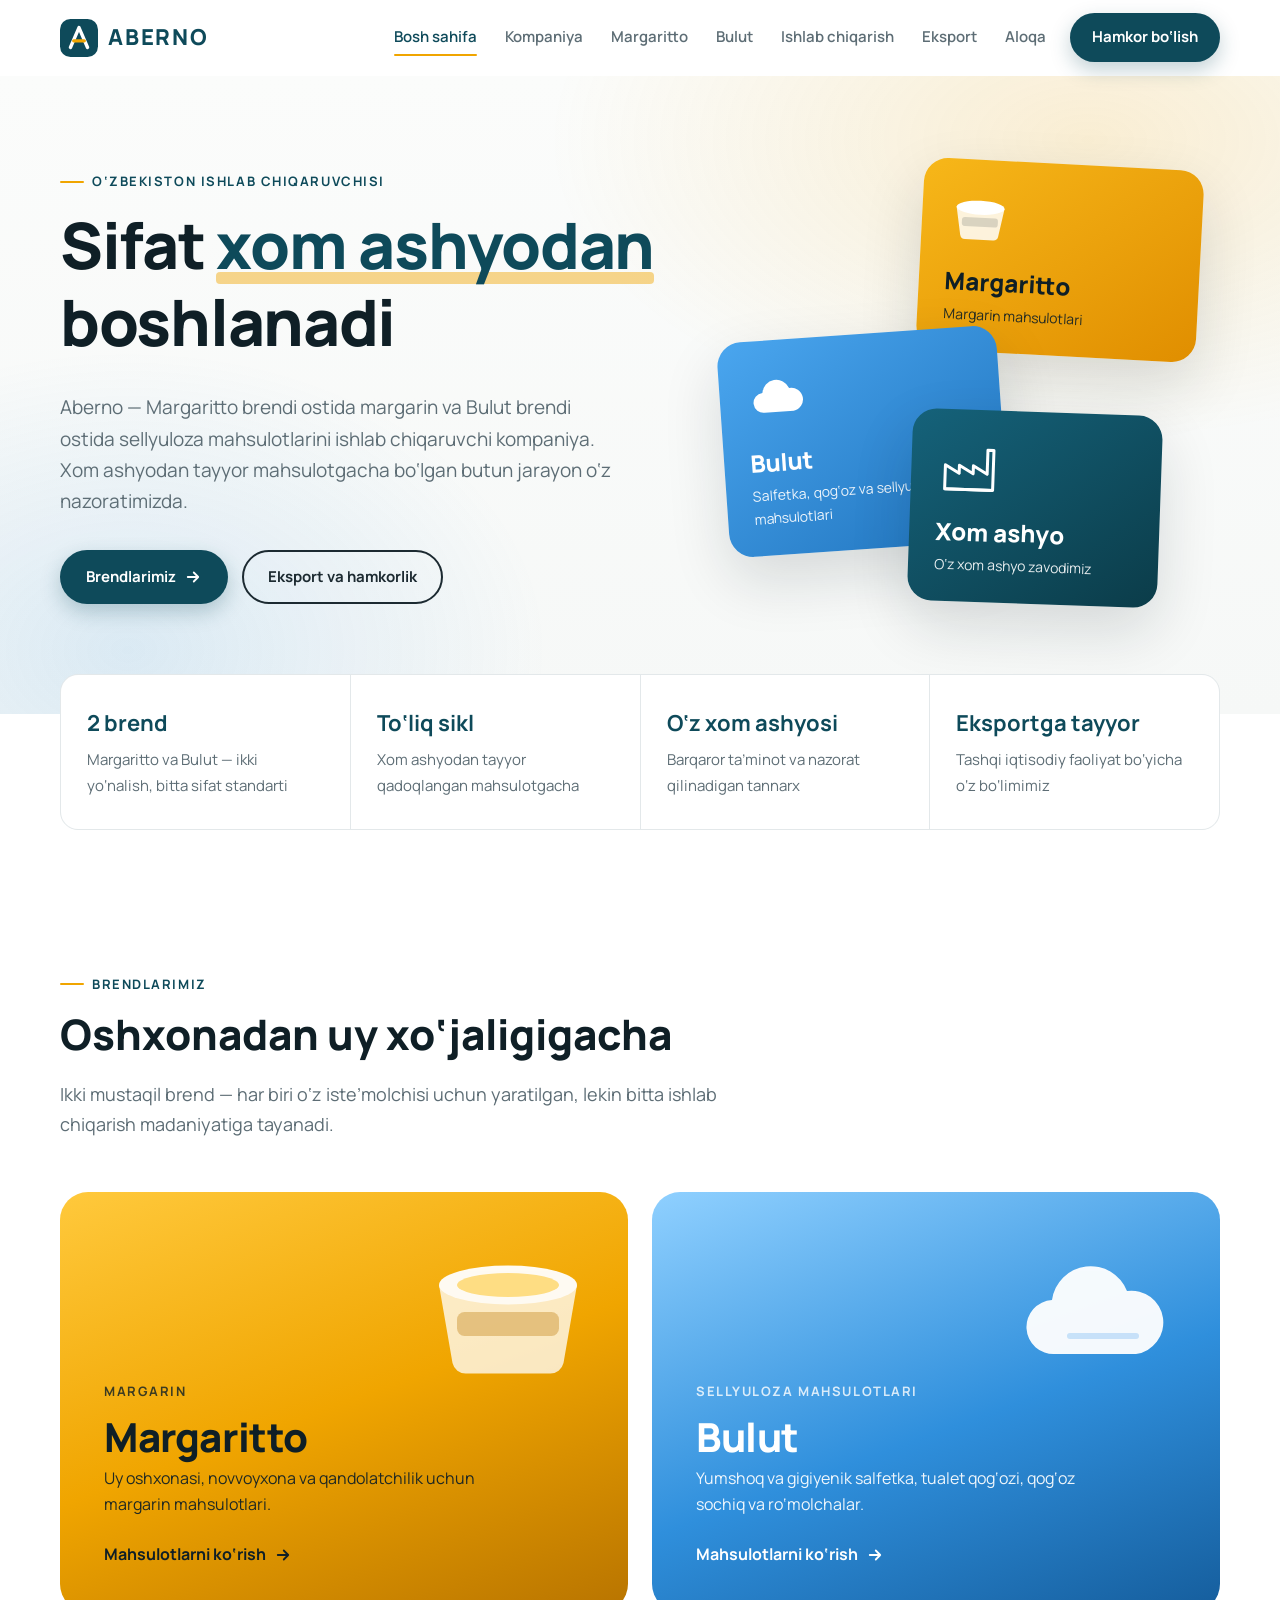
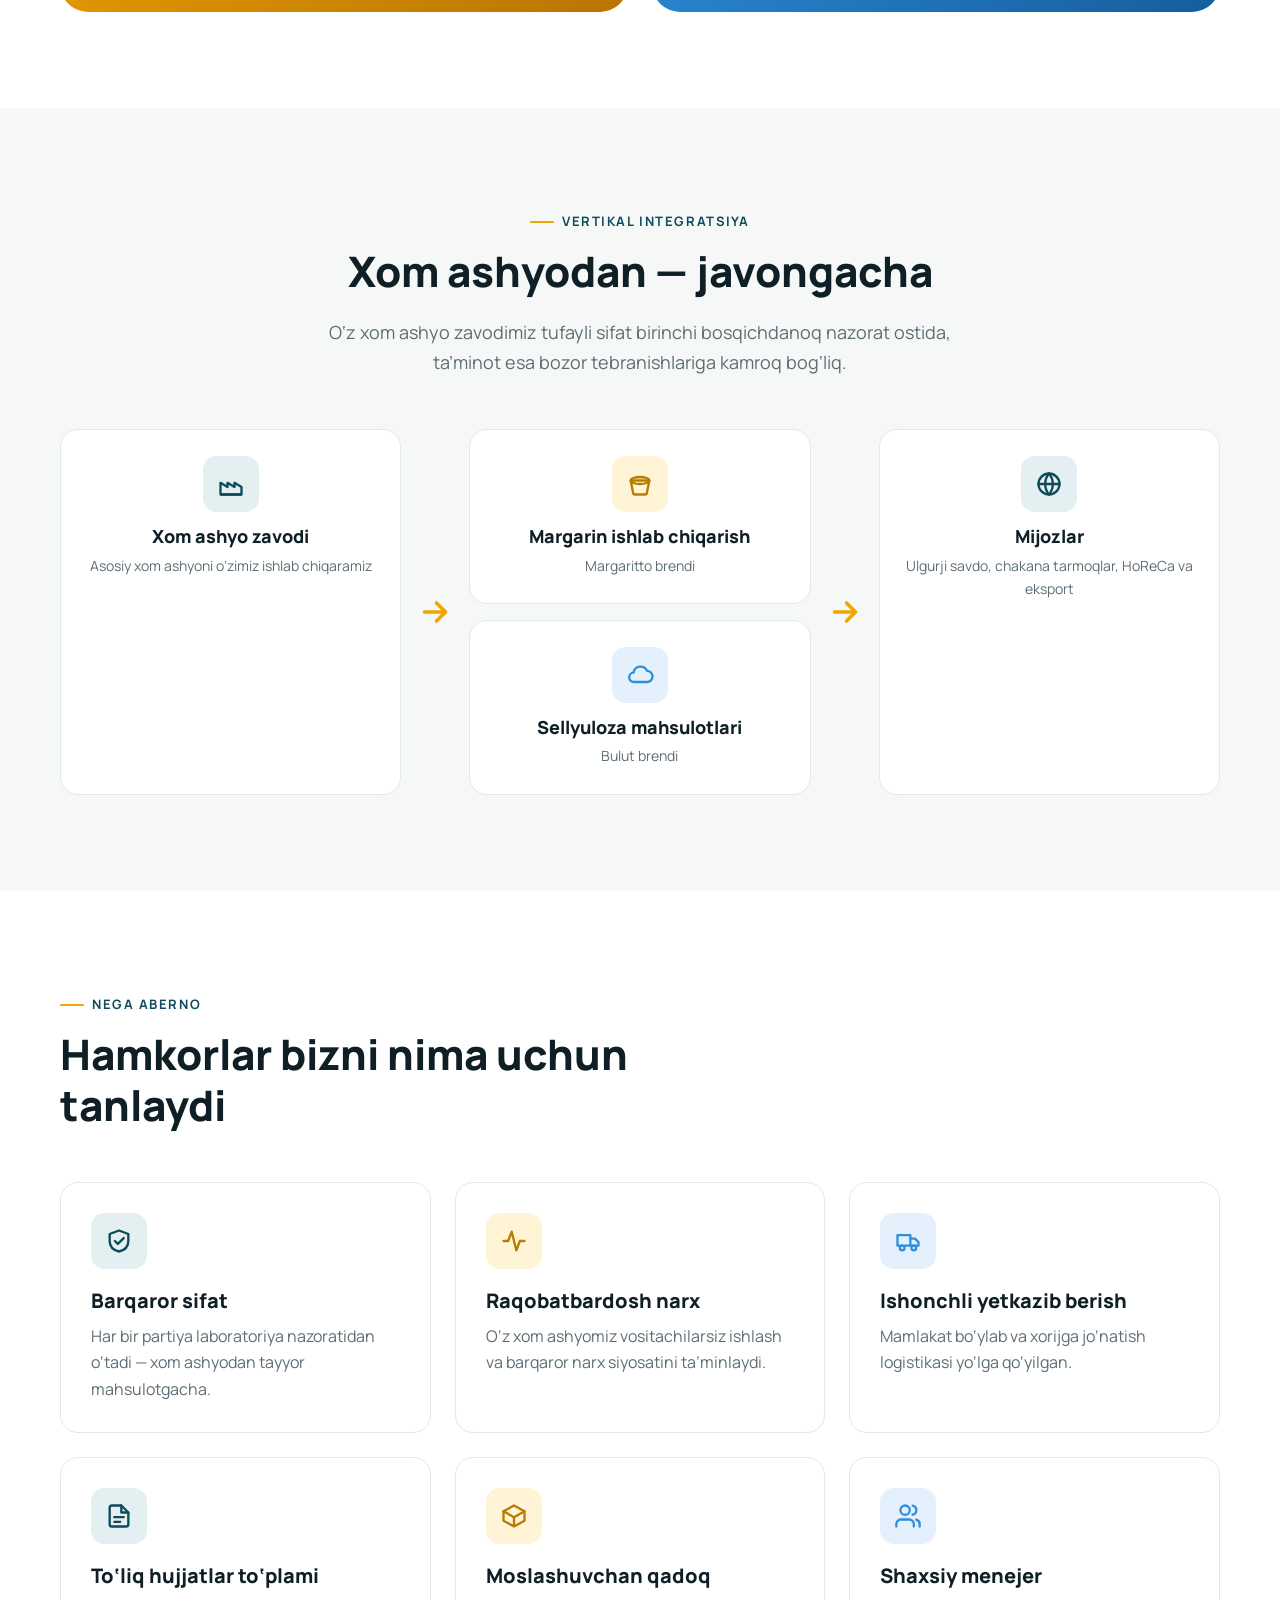
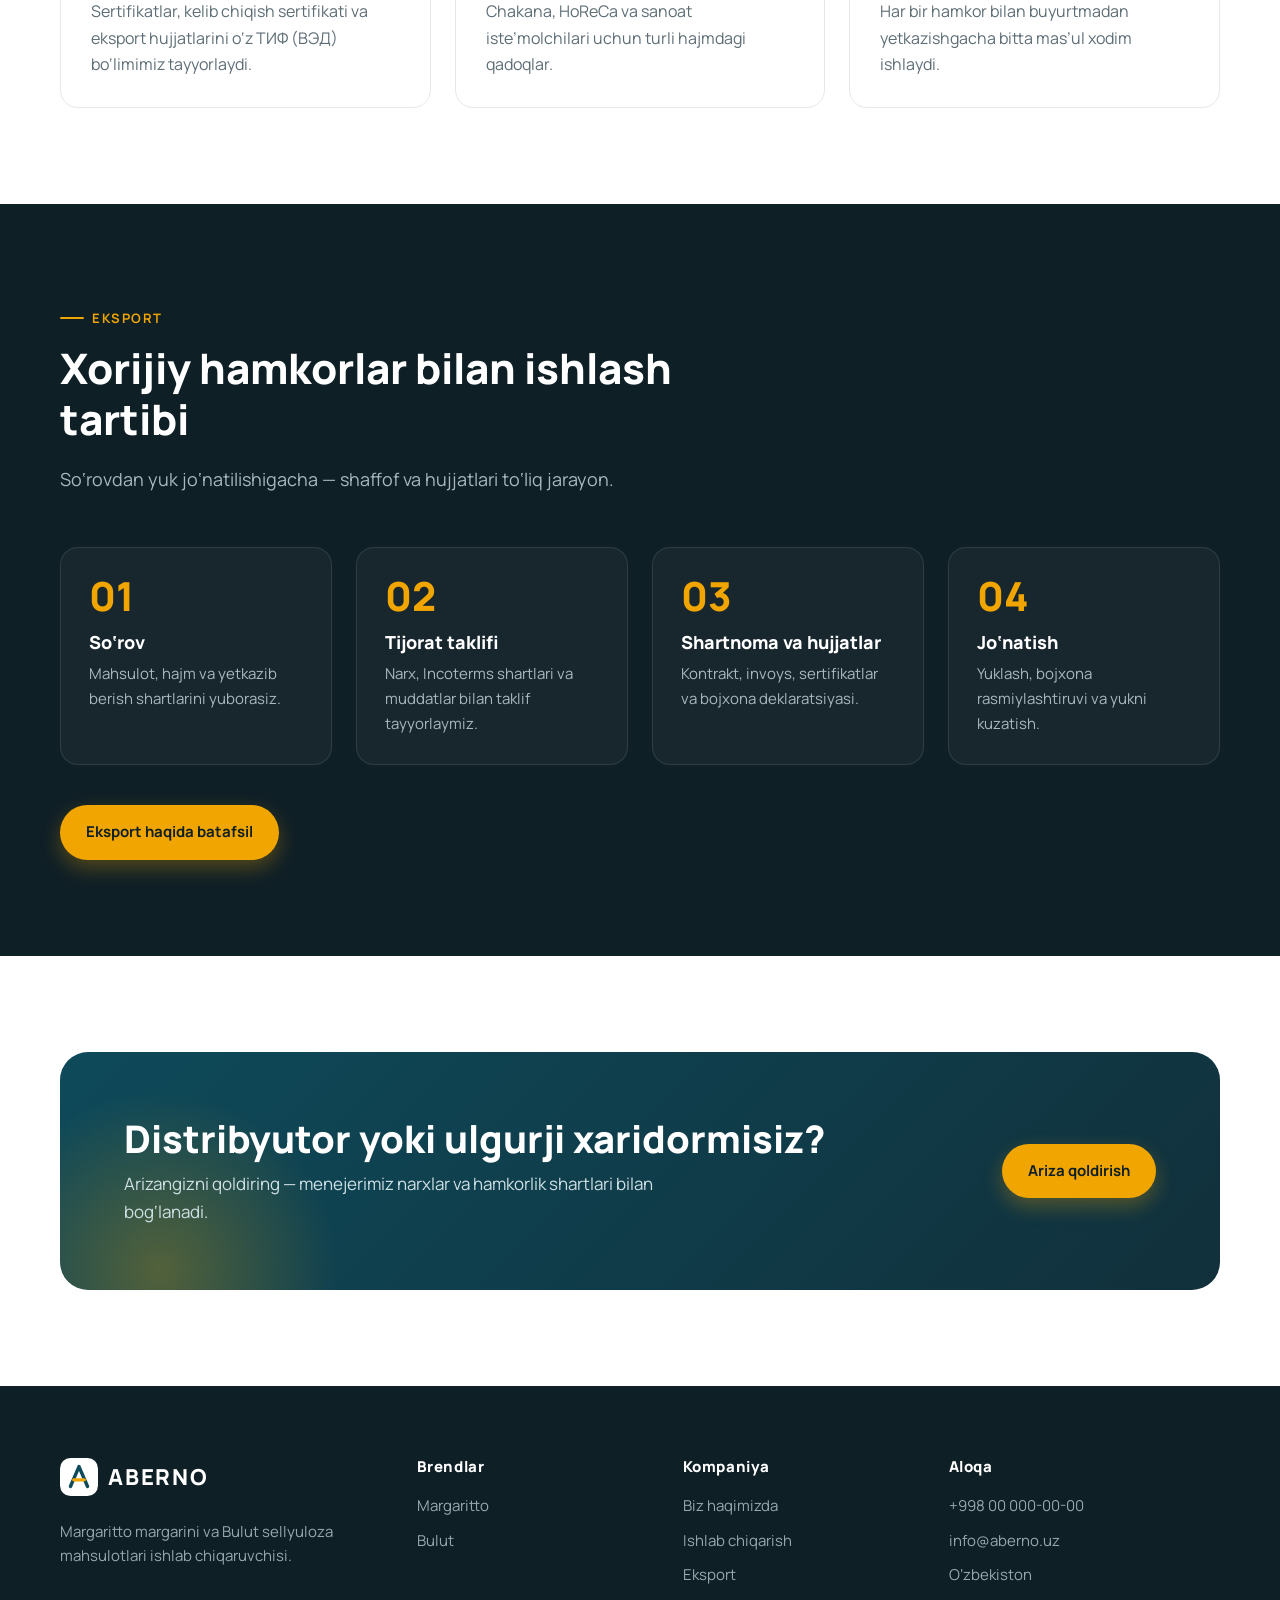
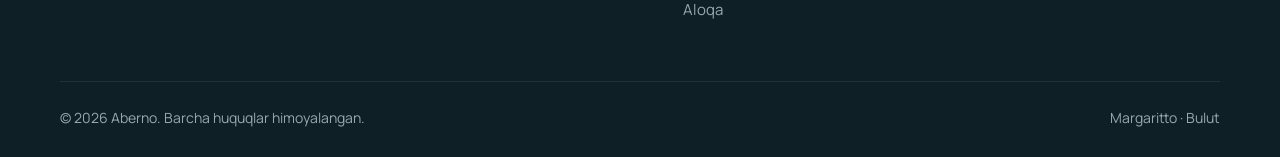
==== index.html @ 73e02a12 "Aberno sayti: dastlabki versiya" ====
<!DOCTYPE html>
<html lang="uz">
<head>
  <meta charset="UTF-8">
  <meta name="viewport" content="width=device-width, initial-scale=1.0">
  <title>Aberno — Margaritto margarini va Bulut sellyuloza mahsulotlari</title>
  <meta name="description" content="Aberno — Margaritto brendi ostida margarin va Bulut brendi ostida salfetka, tualet qog‘ozi kabi sellyuloza mahsulotlari ishlab chiqaruvchi O‘zbekiston kompaniyasi. O‘z xom ashyo zavodi.">
  <link rel="icon" href="img/favicon.svg" type="image/svg+xml">
  <link rel="preconnect" href="https://fonts.googleapis.com">
  <link rel="preconnect" href="https://fonts.gstatic.com" crossorigin>
  <link href="https://fonts.googleapis.com/css2?family=Manrope:wght@400;500;600;700;800&display=swap" rel="stylesheet">
  <link rel="stylesheet" href="css/style.css">
</head>
<body>
  <a class="skip-link" href="#main">Asosiy mazmunga o‘tish</a>

  <header class="header">
    <div class="container header__inner">
      <a href="index.html" class="logo" aria-label="Aberno — bosh sahifa">
        <svg class="logo__mark" viewBox="0 0 40 40" aria-hidden="true"><rect width="40" height="40" rx="11" fill="#0e4a5a"/><path d="M11 30 20 9l9 21" fill="none" stroke="#fff" stroke-width="3.6" stroke-linecap="round" stroke-linejoin="round"/><path d="M14.5 23h11" stroke="#f0a500" stroke-width="3.6" stroke-linecap="round"/></svg>
        ABERNO
      </a>
      <nav class="nav" aria-label="Asosiy menyu">
        <a href="index.html" class="nav__link">Bosh sahifa</a>
        <a href="about.html" class="nav__link">Kompaniya</a>
        <a href="margaritto.html" class="nav__link">Margaritto</a>
        <a href="bulut.html" class="nav__link">Bulut</a>
        <a href="production.html" class="nav__link">Ishlab chiqarish</a>
        <a href="export.html" class="nav__link">Eksport</a>
        <a href="contact.html" class="nav__link">Aloqa</a>
        <a href="contact.html?topic=partner" class="btn btn--primary header__cta">Hamkor bo‘lish</a>
      </nav>
      <button class="burger" type="button" aria-label="Menyuni ochish" aria-expanded="false"><span></span></button>
    </div>
  </header>

  <main id="main">
    <!-- HERO -->
    <section class="hero">
      <div class="container hero__inner">
        <div class="reveal">
          <span class="eyebrow">O‘zbekiston ishlab chiqaruvchisi</span>
          <h1>Sifat <em>xom ashyodan</em> boshlanadi</h1>
          <p class="hero__lead">Aberno — Margaritto brendi ostida margarin va Bulut brendi ostida sellyuloza mahsulotlarini ishlab chiqaruvchi kompaniya. Xom ashyodan tayyor mahsulotgacha bo‘lgan butun jarayon o‘z nazoratimizda.</p>
          <div class="hero__actions">
            <a href="#brands" class="btn btn--primary">Brendlarimiz
              <svg viewBox="0 0 24 24" fill="none" stroke="currentColor" stroke-width="2.4" stroke-linecap="round" stroke-linejoin="round"><path d="M5 12h14M13 6l6 6-6 6"/></svg>
            </a>
            <a href="export.html" class="btn btn--ghost">Eksport va hamkorlik</a>
          </div>
        </div>

        <div class="hero__visual reveal" aria-hidden="true">
          <a href="margaritto.html" class="hero-card hero-card--gold">
            <svg viewBox="0 0 64 64"><ellipse cx="32" cy="22" rx="24" ry="7" fill="#fff"/><path d="M8 22h48l-5 28a5 5 0 0 1-5 4H18a5 5 0 0 1-5-4z" fill="#fff" opacity=".85"/><rect x="14" y="32" width="36" height="9" rx="3" fill="#0f1f26" opacity=".15"/></svg>
            <h3>Margaritto</h3>
            <p>Margarin mahsulotlari</p>
          </a>
          <a href="bulut.html" class="hero-card hero-card--sky">
            <svg viewBox="0 0 64 64"><path d="M18 46a10 10 0 0 1-1-20 14 14 0 0 1 27-3 11 11 0 0 1 3 23z" fill="#fff"/></svg>
            <h3>Bulut</h3>
            <p>Salfetka, qog‘oz va sellyuloza mahsulotlari</p>
          </a>
          <a href="production.html" class="hero-card hero-card--green">
            <svg viewBox="0 0 64 64" fill="none" stroke="#fff" stroke-width="3" stroke-linejoin="round"><path d="M8 54V30l14 8v-8l14 8v-8l14 8V14h6v40z"/><path d="M8 54h48"/></svg>
            <h3>Xom ashyo</h3>
            <p>O‘z xom ashyo zavodimiz</p>
          </a>
        </div>
      </div>
    </section>

    <!-- AFZALLIKLAR -->
    <section class="section" style="padding-top: 0; margin-top: -40px; position: relative;">
      <div class="container">
        <div class="highlights reveal">
          <div class="highlight"><strong>2 brend</strong><span>Margaritto va Bulut — ikki yo‘nalish, bitta sifat standarti</span></div>
          <div class="highlight"><strong>To‘liq sikl</strong><span>Xom ashyodan tayyor qadoqlangan mahsulotgacha</span></div>
          <div class="highlight"><strong>O‘z xom ashyosi</strong><span>Barqaror ta’minot va nazorat qilinadigan tannarx</span></div>
          <div class="highlight"><strong>Eksportga tayyor</strong><span>Tashqi iqtisodiy faoliyat bo‘yicha o‘z bo‘limimiz</span></div>
        </div>
      </div>
    </section>

    <!-- BRENDLAR -->
    <section class="section" id="brands" style="padding-top: 40px;">
      <div class="container">
        <div class="section-head reveal">
          <span class="eyebrow">Brendlarimiz</span>
          <h2>Oshxonadan uy xo‘jaligigacha</h2>
          <p>Ikki mustaqil brend — har biri o‘z iste’molchisi uchun yaratilgan, lekin bitta ishlab chiqarish madaniyatiga tayanadi.</p>
        </div>

        <div class="grid grid--2">
          <a href="margaritto.html" class="brand-card brand-card--margaritto reveal">
            <svg class="brand-card__art" viewBox="0 0 120 120" aria-hidden="true">
              <ellipse cx="60" cy="42" rx="46" ry="13" fill="#fff"/>
              <path d="M14 42h92l-9 52a9 9 0 0 1-9 7H32a9 9 0 0 1-9-7z" fill="#fff" opacity=".8"/>
              <ellipse cx="60" cy="42" rx="34" ry="8" fill="#ffe08a"/>
              <rect x="26" y="60" width="68" height="16" rx="5" fill="#b87400" opacity=".35"/>
            </svg>
            <span class="brand-card__tag">Margarin</span>
            <h3>Margaritto</h3>
            <p>Uy oshxonasi, novvoyxona va qandolatchilik uchun margarin mahsulotlari.</p>
            <span class="brand-card__link">Mahsulotlarni ko‘rish
              <svg viewBox="0 0 24 24" fill="none" stroke="currentColor" stroke-width="2.4" stroke-linecap="round" stroke-linejoin="round"><path d="M5 12h14M13 6l6 6-6 6"/></svg>
            </span>
          </a>

          <a href="bulut.html" class="brand-card brand-card--bulut reveal">
            <svg class="brand-card__art" viewBox="0 0 120 120" aria-hidden="true">
              <path d="M30 88a18 18 0 0 1-2-36 26 26 0 0 1 50-6 20 20 0 0 1 6 42z" fill="#fff"/>
              <path d="M40 76h44" stroke="#cfe6fb" stroke-width="4" stroke-linecap="round"/>
            </svg>
            <span class="brand-card__tag">Sellyuloza mahsulotlari</span>
            <h3>Bulut</h3>
            <p>Yumshoq va gigiyenik salfetka, tualet qog‘ozi, qog‘oz sochiq va ro‘molchalar.</p>
            <span class="brand-card__link">Mahsulotlarni ko‘rish
              <svg viewBox="0 0 24 24" fill="none" stroke="currentColor" stroke-width="2.4" stroke-linecap="round" stroke-linejoin="round"><path d="M5 12h14M13 6l6 6-6 6"/></svg>
            </span>
          </a>
        </div>
      </div>
    </section>

    <!-- ZANJIR -->
    <section class="section section--tint">
      <div class="container">
        <div class="section-head section-head--center reveal">
          <span class="eyebrow">Vertikal integratsiya</span>
          <h2>Xom ashyodan — javongacha</h2>
          <p>O‘z xom ashyo zavodimiz tufayli sifat birinchi bosqichdanoq nazorat ostida, ta’minot esa bozor tebranishlariga kamroq bog‘liq.</p>
        </div>

        <div class="chain reveal">
          <div class="chain__node">
            <div class="icon-box"><svg viewBox="0 0 24 24" fill="none" stroke="currentColor" stroke-width="2" stroke-linejoin="round"><path d="M3 21V11l6 3.5V11l6 3.5V11l6 3.5V21z"/><path d="M3 21h18"/></svg></div>
            <h3>Xom ashyo zavodi</h3>
            <p>Asosiy xom ashyoni o‘zimiz ishlab chiqaramiz</p>
          </div>
          <div class="chain__arrow" aria-hidden="true"><svg viewBox="0 0 24 24" fill="none" stroke="currentColor" stroke-width="2.4" stroke-linecap="round" stroke-linejoin="round"><path d="M5 12h14M13 6l6 6-6 6"/></svg></div>
          <div class="chain__split">
            <div class="chain__node">
              <div class="icon-box icon-box--gold"><svg viewBox="0 0 24 24" fill="none" stroke="currentColor" stroke-width="2" stroke-linejoin="round"><path d="M4 9h16l-2 10a2 2 0 0 1-2 2H8a2 2 0 0 1-2-2z"/><ellipse cx="12" cy="9" rx="8" ry="3"/></svg></div>
              <h3>Margarin ishlab chiqarish</h3>
              <p>Margaritto brendi</p>
            </div>
            <div class="chain__node">
              <div class="icon-box icon-box--sky"><svg viewBox="0 0 24 24" fill="none" stroke="currentColor" stroke-width="2" stroke-linejoin="round"><path d="M7 18a4 4 0 0 1-.5-8 6 6 0 0 1 11.5-1.5A4.5 4.5 0 0 1 18 18z"/></svg></div>
              <h3>Sellyuloza mahsulotlari</h3>
              <p>Bulut brendi</p>
            </div>
          </div>
          <div class="chain__arrow" aria-hidden="true"><svg viewBox="0 0 24 24" fill="none" stroke="currentColor" stroke-width="2.4" stroke-linecap="round" stroke-linejoin="round"><path d="M5 12h14M13 6l6 6-6 6"/></svg></div>
          <div class="chain__node">
            <div class="icon-box"><svg viewBox="0 0 24 24" fill="none" stroke="currentColor" stroke-width="2" stroke-linecap="round" stroke-linejoin="round"><circle cx="12" cy="12" r="9"/><path d="M3 12h18M12 3a14 14 0 0 1 0 18M12 3a14 14 0 0 0 0 18"/></svg></div>
            <h3>Mijozlar</h3>
            <p>Ulgurji savdo, chakana tarmoqlar, HoReCa va eksport</p>
          </div>
        </div>
      </div>
    </section>

    <!-- NEGA ABERNO -->
    <section class="section">
      <div class="container">
        <div class="section-head reveal">
          <span class="eyebrow">Nega Aberno</span>
          <h2>Hamkorlar bizni nima uchun tanlaydi</h2>
        </div>
        <div class="grid grid--3">
          <div class="card reveal">
            <div class="icon-box"><svg viewBox="0 0 24 24" fill="none" stroke="currentColor" stroke-width="2" stroke-linecap="round" stroke-linejoin="round"><path d="M12 3l8 3v6c0 5-3.5 8-8 9-4.5-1-8-4-8-9V6z"/><path d="M8.5 12l2.5 2.5L16 9.5"/></svg></div>
            <h3>Barqaror sifat</h3>
            <p>Har bir partiya laboratoriya nazoratidan o‘tadi — xom ashyodan tayyor mahsulotgacha.</p>
          </div>
          <div class="card reveal">
            <div class="icon-box icon-box--gold"><svg viewBox="0 0 24 24" fill="none" stroke="currentColor" stroke-width="2" stroke-linecap="round" stroke-linejoin="round"><path d="M3 12h4l3-8 4 16 3-8h4"/></svg></div>
            <h3>Raqobatbardosh narx</h3>
            <p>O‘z xom ashyomiz vositachilarsiz ishlash va barqaror narx siyosatini ta’minlaydi.</p>
          </div>
          <div class="card reveal">
            <div class="icon-box icon-box--sky"><svg viewBox="0 0 24 24" fill="none" stroke="currentColor" stroke-width="2" stroke-linecap="round" stroke-linejoin="round"><path d="M3 7h11v9H3zM14 10h4l3 3v3h-7"/><circle cx="7" cy="18" r="2"/><circle cx="17" cy="18" r="2"/></svg></div>
            <h3>Ishonchli yetkazib berish</h3>
            <p>Mamlakat bo‘ylab va xorijga jo‘natish logistikasi yo‘lga qo‘yilgan.</p>
          </div>
          <div class="card reveal">
            <div class="icon-box"><svg viewBox="0 0 24 24" fill="none" stroke="currentColor" stroke-width="2" stroke-linecap="round" stroke-linejoin="round"><path d="M14 3H6a2 2 0 0 0-2 2v14a2 2 0 0 0 2 2h12a2 2 0 0 0 2-2V9z"/><path d="M14 3v6h6M8 13h8M8 17h5"/></svg></div>
            <h3>To‘liq hujjatlar to‘plami</h3>
            <p>Sertifikatlar, kelib chiqish sertifikati va eksport hujjatlarini o‘z ТИФ (ВЭД) bo‘limimiz tayyorlaydi.</p>
          </div>
          <div class="card reveal">
            <div class="icon-box icon-box--gold"><svg viewBox="0 0 24 24" fill="none" stroke="currentColor" stroke-width="2" stroke-linecap="round" stroke-linejoin="round"><path d="M21 8l-9-5-9 5 9 5z"/><path d="M3 8v8l9 5 9-5V8M12 13v8"/></svg></div>
            <h3>Moslashuvchan qadoq</h3>
            <p>Chakana, HoReCa va sanoat iste’molchilari uchun turli hajmdagi qadoqlar.</p>
          </div>
          <div class="card reveal">
            <div class="icon-box icon-box--sky"><svg viewBox="0 0 24 24" fill="none" stroke="currentColor" stroke-width="2" stroke-linecap="round" stroke-linejoin="round"><path d="M17 21v-2a4 4 0 0 0-4-4H6a4 4 0 0 0-4 4v2"/><circle cx="9.5" cy="7" r="4"/><path d="M22 21v-2a4 4 0 0 0-3-3.9M16 3.1a4 4 0 0 1 0 7.8"/></svg></div>
            <h3>Shaxsiy menejer</h3>
            <p>Har bir hamkor bilan buyurtmadan yetkazishgacha bitta mas’ul xodim ishlaydi.</p>
          </div>
        </div>
      </div>
    </section>

    <!-- EKSPORT -->
    <section class="section section--dark">
      <div class="container">
        <div class="section-head reveal">
          <span class="eyebrow">Eksport</span>
          <h2>Xorijiy hamkorlar bilan ishlash tartibi</h2>
          <p>So‘rovdan yuk jo‘natilishigacha — shaffof va hujjatlari to‘liq jarayon.</p>
        </div>
        <div class="steps">
          <div class="step reveal"><h3>So‘rov</h3><p>Mahsulot, hajm va yetkazib berish shartlarini yuborasiz.</p></div>
          <div class="step reveal"><h3>Tijorat taklifi</h3><p>Narx, Incoterms shartlari va muddatlar bilan taklif tayyorlaymiz.</p></div>
          <div class="step reveal"><h3>Shartnoma va hujjatlar</h3><p>Kontrakt, invoys, sertifikatlar va bojxona deklaratsiyasi.</p></div>
          <div class="step reveal"><h3>Jo‘natish</h3><p>Yuklash, bojxona rasmiylashtiruvi va yukni kuzatish.</p></div>
        </div>
        <div style="margin-top: 40px;" class="reveal">
          <a href="export.html" class="btn btn--gold">Eksport haqida batafsil</a>
        </div>
      </div>
    </section>

    <!-- CTA -->
    <section class="section">
      <div class="container">
        <div class="cta reveal">
          <div>
            <h2>Distribyutor yoki ulgurji xaridormisiz?</h2>
            <p>Arizangizni qoldiring — menejerimiz narxlar va hamkorlik shartlari bilan bog‘lanadi.</p>
          </div>
          <div class="cta__actions">
            <a href="contact.html?topic=partner" class="btn btn--gold">Ariza qoldirish</a>
          </div>
        </div>
      </div>
    </section>
  </main>

  <footer class="footer">
    <div class="container">
      <div class="footer__grid">
        <div class="footer__about">
          <a href="index.html" class="logo logo--light">
            <svg class="logo__mark" viewBox="0 0 40 40" aria-hidden="true"><rect width="40" height="40" rx="11" fill="#fff"/><path d="M11 30 20 9l9 21" fill="none" stroke="#0e4a5a" stroke-width="3.6" stroke-linecap="round" stroke-linejoin="round"/><path d="M14.5 23h11" stroke="#f0a500" stroke-width="3.6" stroke-linecap="round"/></svg>
            ABERNO
          </a>
          <p>Margaritto margarini va Bulut sellyuloza mahsulotlari ishlab chiqaruvchisi.</p>
        </div>
        <div>
          <h4>Brendlar</h4>
          <ul>
            <li><a href="margaritto.html">Margaritto</a></li>
            <li><a href="bulut.html">Bulut</a></li>
          </ul>
        </div>
        <div>
          <h4>Kompaniya</h4>
          <ul>
            <li><a href="about.html">Biz haqimizda</a></li>
            <li><a href="production.html">Ishlab chiqarish</a></li>
            <li><a href="export.html">Eksport</a></li>
            <li><a href="contact.html">Aloqa</a></li>
          </ul>
        </div>
        <div>
          <h4>Aloqa</h4>
          <ul>
            <li><a href="tel:+998000000000">+998 00 000-00-00</a></li>
            <li><a href="mailto:info@aberno.uz">info@aberno.uz</a></li>
            <li>O‘zbekiston</li>
          </ul>
        </div>
      </div>
      <div class="footer__bottom">
        <span>© <span data-year>2026</span> Aberno. Barcha huquqlar himoyalangan.</span>
        <span>Margaritto · Bulut</span>
      </div>
    </div>
  </footer>

  <button class="to-top" type="button" aria-label="Yuqoriga qaytish">
    <svg viewBox="0 0 24 24" fill="none" stroke="currentColor" stroke-width="2.4" stroke-linecap="round" stroke-linejoin="round"><path d="M12 19V5M6 11l6-6 6 6"/></svg>
  </button>

  <script src="js/main.js"></script>
</body>
</html>
---- css/style.css ----
/* ==========================================================
   ABERNO — umumiy stil fayli
   ========================================================== */

:root {
  --c-primary: #0e4a5a;
  --c-primary-600: #0b3c49;
  --c-primary-100: #e3eff1;
  --c-gold: #f0a500;
  --c-gold-100: #fff4d6;
  --c-sky: #2f8fdc;
  --c-sky-100: #e4f1fc;
  --c-green: #3e8e5a;
  --c-dark: #0f1f26;
  --c-text: #1c2a31;
  --c-muted: #5d6d75;
  --c-line: #e3e8ea;
  --c-bg: #f6f8f7;
  --c-white: #ffffff;

  --radius: 18px;
  --radius-sm: 10px;
  --shadow: 0 10px 30px rgba(15, 31, 38, .08);
  --shadow-lg: 0 24px 60px rgba(15, 31, 38, .14);
  --container: 1200px;
  --header-h: 76px;
  --ease: cubic-bezier(.2, .7, .2, 1);
}

*,
*::before,
*::after { box-sizing: border-box; }

html { scroll-behavior: smooth; }

body {
  margin: 0;
  font-family: "Manrope", system-ui, -apple-system, "Segoe UI", Roboto, sans-serif;
  font-size: 16px;
  line-height: 1.65;
  color: var(--c-text);
  background: var(--c-white);
  -webkit-font-smoothing: antialiased;
}

img, svg { display: block; max-width: 100%; }
a { color: inherit; text-decoration: none; }
ul { margin: 0; padding: 0; list-style: none; }
h1, h2, h3, h4 { margin: 0 0 .5em; line-height: 1.2; color: var(--c-dark); font-weight: 800; }
p { margin: 0 0 1em; }
button, input, select, textarea { font: inherit; color: inherit; }

.container {
  width: 100%;
  max-width: var(--container);
  margin: 0 auto;
  padding: 0 20px;
}

.skip-link {
  position: absolute; left: -999px; top: 8px;
  background: var(--c-dark); color: #fff; padding: 8px 14px; border-radius: 8px; z-index: 100;
}
.skip-link:focus { left: 8px; }

/* ---------- Tugmalar ---------- */
.btn {
  display: inline-flex; align-items: center; justify-content: center; gap: 8px;
  padding: 13px 24px;
  border-radius: 999px;
  border: 2px solid transparent;
  font-weight: 700; font-size: 15px;
  cursor: pointer;
  transition: transform .2s var(--ease), background .2s, color .2s, border-color .2s, box-shadow .2s;
  white-space: nowrap;
}
.btn:hover { transform: translateY(-2px); }
.btn svg { width: 18px; height: 18px; }
.btn--primary { background: var(--c-primary); color: #fff; box-shadow: 0 8px 20px rgba(14, 74, 90, .25); }
.btn--primary:hover { background: var(--c-primary-600); }
.btn--gold { background: var(--c-gold); color: var(--c-dark); box-shadow: 0 8px 20px rgba(240, 165, 0, .3); }
.btn--sky { background: var(--c-sky); color: #fff; box-shadow: 0 8px 20px rgba(47, 143, 220, .3); }
.btn--ghost { border-color: currentColor; background: transparent; }
.btn--light { background: #fff; color: var(--c-dark); }

/* ---------- Header ---------- */
.header {
  position: sticky; top: 0; z-index: 50;
  height: var(--header-h);
  background: rgba(255, 255, 255, .9);
  backdrop-filter: saturate(160%) blur(12px);
  -webkit-backdrop-filter: saturate(160%) blur(12px);
  border-bottom: 1px solid transparent;
  transition: border-color .3s, box-shadow .3s;
}
.header.is-scrolled { border-color: var(--c-line); box-shadow: 0 4px 20px rgba(15, 31, 38, .05); }
.header__inner { height: 100%; display: flex; align-items: center; justify-content: space-between; gap: 24px; }

.logo { display: inline-flex; align-items: center; gap: 10px; font-weight: 800; font-size: 22px; letter-spacing: .08em; color: var(--c-primary); }
.logo__mark { width: 38px; height: 38px; }
.logo--light { color: #fff; }

.nav { display: flex; align-items: center; gap: 4px; }
.nav__link {
  position: relative;
  padding: 8px 12px;
  font-weight: 600; font-size: 15px;
  color: var(--c-muted);
  border-radius: 8px;
  transition: color .2s, background .2s;
}
.nav__link:hover { color: var(--c-dark); background: var(--c-bg); }
.nav__link.is-active { color: var(--c-primary); }
.nav__link.is-active::after {
  content: ""; position: absolute; left: 12px; right: 12px; bottom: 2px;
  height: 2px; border-radius: 2px; background: var(--c-gold);
}
.header__cta { margin-left: 8px; padding: 10px 20px; }

.burger {
  display: none;
  width: 44px; height: 44px;
  border: 0; border-radius: 10px;
  background: var(--c-bg);
  cursor: pointer;
  position: relative;
}
.burger span,
.burger span::before,
.burger span::after {
  position: absolute; left: 12px; width: 20px; height: 2px; border-radius: 2px; background: var(--c-dark);
  transition: transform .3s var(--ease), top .3s var(--ease), background .2s;
  content: "";
}
.burger span { top: 21px; }
.burger span::before { top: -6px; left: 0; }
.burger span::after { top: 6px; left: 0; }
.burger[aria-expanded="true"] span { background: transparent; }
.burger[aria-expanded="true"] span::before { top: 0; transform: rotate(45deg); }
.burger[aria-expanded="true"] span::after { top: 0; transform: rotate(-45deg); }

/* ---------- Umumiy bo'limlar ---------- */
.section { padding: 96px 0; }
.section--tint { background: var(--c-bg); }
.section--dark { background: var(--c-dark); color: #cfd9dd; }
.section--dark h2, .section--dark h3 { color: #fff; }

.eyebrow {
  display: inline-flex; align-items: center; gap: 8px;
  font-size: 13px; font-weight: 700; letter-spacing: .12em; text-transform: uppercase;
  color: var(--c-primary);
  margin-bottom: 14px;
}
.eyebrow::before { content: ""; width: 24px; height: 2px; background: var(--c-gold); border-radius: 2px; }
.section--dark .eyebrow { color: var(--c-gold); }

.section-head { max-width: 680px; margin-bottom: 52px; }
.section-head--center { margin-left: auto; margin-right: auto; text-align: center; }
.section-head h2 { font-size: clamp(28px, 4vw, 42px); }
.section-head p { font-size: 18px; color: var(--c-muted); }
.section--dark .section-head p { color: #a9b8be; }

.grid { display: grid; gap: 24px; }
.grid--2 { grid-template-columns: repeat(2, 1fr); }
.grid--3 { grid-template-columns: repeat(3, 1fr); }
.grid--4 { grid-template-columns: repeat(4, 1fr); }

.split { display: grid; grid-template-columns: 1fr 1fr; gap: 64px; align-items: center; }
.split--reverse > :first-child { order: 2; }

/* ---------- Hero (bosh sahifa) ---------- */
.hero {
  position: relative; overflow: hidden;
  padding: 88px 0 110px;
  background:
    radial-gradient(900px 500px at 85% 10%, rgba(240, 165, 0, .16), transparent 60%),
    radial-gradient(700px 500px at 10% 90%, rgba(47, 143, 220, .14), transparent 60%),
    linear-gradient(180deg, #fbfcfb 0%, var(--c-bg) 100%);
}
.hero__inner { display: grid; grid-template-columns: 1.1fr .9fr; gap: 56px; align-items: center; }
.hero h1 { font-size: clamp(36px, 5.4vw, 64px); letter-spacing: -.02em; position: relative; z-index: 0; }
.hero h1 em { font-style: normal; color: var(--c-primary); position: relative; }
.hero h1 em::after {
  content: ""; position: absolute; left: 0; right: 0; bottom: .06em; height: .18em;
  background: var(--c-gold); opacity: .45; z-index: -1; border-radius: 4px;
}
.hero__lead { font-size: 19px; color: var(--c-muted); max-width: 560px; margin-bottom: 32px; }
.hero__actions { display: flex; flex-wrap: wrap; gap: 14px; }

.hero__visual { position: relative; min-height: 440px; }
.hero-card {
  position: absolute;
  border-radius: 24px;
  padding: 26px;
  box-shadow: var(--shadow-lg);
  color: #fff;
  width: 280px;
  transition: transform .4s var(--ease);
}
.hero-card:hover { transform: translateY(-6px) rotate(0deg) !important; }
.hero-card h3 { color: #fff; font-size: 24px; margin-bottom: 6px; }
.hero-card p { margin: 0; font-size: 14px; opacity: .9; }
.hero-card svg { width: 64px; height: 64px; margin-bottom: 18px; }
.hero-card--gold { background: linear-gradient(145deg, #f7b719, #e08e00); top: 0; right: 20px; transform: rotate(3deg); color: var(--c-dark); }
.hero-card--gold h3 { color: var(--c-dark); }
.hero-card--sky { background: linear-gradient(145deg, #4aa6ef, #1f73bd); top: 170px; left: 0; transform: rotate(-4deg); }
.hero-card--green { background: linear-gradient(145deg, #15627a, #0b3c49); bottom: 0; right: 60px; width: 250px; transform: rotate(2deg); }

/* ---------- Sahifa sarlavhasi (ichki sahifalar) ---------- */
.page-hero {
  position: relative; overflow: hidden;
  padding: 80px 0 72px;
  background: linear-gradient(135deg, var(--c-primary) 0%, #11303b 100%);
  color: #cfe0e5;
}
.page-hero::after {
  content: ""; position: absolute; right: -120px; top: -120px;
  width: 420px; height: 420px; border-radius: 50%;
  background: radial-gradient(circle, rgba(240, 165, 0, .35), transparent 70%);
}
.page-hero--gold { background: linear-gradient(135deg, #3b2a00 0%, #6b4a00 45%, #c98a00 100%); color: #fbecc5; }
.page-hero--gold::after { background: radial-gradient(circle, rgba(255, 220, 120, .45), transparent 70%); }
.page-hero--sky { background: linear-gradient(135deg, #0d3a63 0%, #1f73bd 60%, #6bb8f2 100%); color: #dcecfa; }
.page-hero--sky::after { background: radial-gradient(circle, rgba(255, 255, 255, .35), transparent 70%); }
.page-hero h1 { color: #fff; font-size: clamp(34px, 5vw, 56px); max-width: 780px; position: relative; z-index: 1; }
.page-hero p { font-size: 19px; max-width: 640px; position: relative; z-index: 1; margin: 0; }
.page-hero .eyebrow { color: var(--c-gold); }
.page-hero--gold .eyebrow { color: #ffe08a; }
.page-hero--sky .eyebrow { color: #fff; }

.breadcrumbs { display: flex; gap: 8px; font-size: 14px; margin-bottom: 18px; opacity: .85; position: relative; z-index: 1; }
.breadcrumbs a:hover { text-decoration: underline; }

/* ---------- Kartalar ---------- */
.card {
  background: #fff;
  border: 1px solid var(--c-line);
  border-radius: var(--radius);
  padding: 30px;
  transition: transform .3s var(--ease), box-shadow .3s, border-color .3s;
}
.card:hover { transform: translateY(-4px); box-shadow: var(--shadow); border-color: transparent; }
.card h3 { font-size: 20px; }
.card p { color: var(--c-muted); margin: 0; }

.icon-box {
  width: 56px; height: 56px; border-radius: 14px;
  display: grid; place-items: center;
  margin-bottom: 20px;
  background: var(--c-primary-100); color: var(--c-primary);
}
.icon-box svg { width: 28px; height: 28px; }
.icon-box--gold { background: var(--c-gold-100); color: #b87c00; }
.icon-box--sky { background: var(--c-sky-100); color: var(--c-sky); }

/* Brend kartalari */
.brand-card {
  position: relative; overflow: hidden;
  border-radius: 28px;
  padding: 44px;
  min-height: 420px;
  display: flex; flex-direction: column; justify-content: flex-end;
  color: #fff;
  transition: transform .4s var(--ease), box-shadow .4s;
}
.brand-card:hover { transform: translateY(-6px); box-shadow: var(--shadow-lg); }
.brand-card--margaritto { background: linear-gradient(160deg, #ffc93c 0%, #f0a500 50%, #b87400 100%); color: var(--c-dark); }
.brand-card--bulut { background: linear-gradient(160deg, #8fd0ff 0%, #2f8fdc 55%, #155d9c 100%); }
.brand-card h3 { font-size: 40px; color: inherit; letter-spacing: -.01em; margin-bottom: 4px; }
.brand-card__tag { font-weight: 700; text-transform: uppercase; letter-spacing: .12em; font-size: 13px; opacity: .8; margin-bottom: 10px; }
.brand-card p { max-width: 400px; opacity: .92; }
.brand-card__art { position: absolute; top: 30px; right: 30px; width: 180px; height: 180px; opacity: .95; transition: transform .6s var(--ease); }
.brand-card:hover .brand-card__art { transform: rotate(-6deg) scale(1.05); }
.brand-card__link { display: inline-flex; align-items: center; gap: 8px; font-weight: 700; margin-top: 8px; }
.brand-card__link svg { width: 18px; height: 18px; transition: transform .2s; }
.brand-card:hover .brand-card__link svg { transform: translateX(4px); }

/* Mahsulot kartalari */
.product {
  background: #fff;
  border: 1px solid var(--c-line);
  border-radius: var(--radius);
  overflow: hidden;
  display: flex; flex-direction: column;
  transition: transform .3s var(--ease), box-shadow .3s;
}
.product:hover { transform: translateY(-4px); box-shadow: var(--shadow); }
.product__visual {
  height: 200px; display: grid; place-items: center;
  background: linear-gradient(160deg, var(--c-gold-100), #ffe6a3);
}
.product__visual svg { width: 110px; height: 110px; }
.product--sky .product__visual { background: linear-gradient(160deg, var(--c-sky-100), #c6e2fa); }
.product__body { padding: 24px; flex: 1; display: flex; flex-direction: column; }
.product__body h3 { font-size: 19px; margin-bottom: 8px; }
.product__body p { color: var(--c-muted); font-size: 15px; }
.product__meta { margin-top: auto; display: flex; flex-wrap: wrap; gap: 6px; }
.chip {
  display: inline-block; padding: 4px 10px; border-radius: 999px;
  font-size: 12px; font-weight: 700;
  background: var(--c-bg); color: var(--c-muted);
}

/* Filtr tugmalari */
.filters { display: flex; flex-wrap: wrap; gap: 10px; margin-bottom: 36px; }
.filter {
  padding: 9px 18px; border-radius: 999px;
  border: 1px solid var(--c-line); background: #fff;
  font-weight: 600; font-size: 14px; cursor: pointer;
  transition: all .2s;
}
.filter:hover { border-color: var(--c-dark); }
.filter.is-active { background: var(--c-dark); border-color: var(--c-dark); color: #fff; }
.product.is-hidden { display: none; }

/* ---------- Ro'yxatlar, jadvallar ---------- */
.check-list li { position: relative; padding-left: 34px; margin-bottom: 14px; }
.check-list li::before {
  content: ""; position: absolute; left: 0; top: 3px;
  width: 22px; height: 22px; border-radius: 50%;
  background: var(--c-primary-100) url("data:image/svg+xml,%3Csvg xmlns='http://www.w3.org/2000/svg' viewBox='0 0 24 24' fill='none' stroke='%230e4a5a' stroke-width='3' stroke-linecap='round' stroke-linejoin='round'%3E%3Cpath d='M5 12l5 5L20 7'/%3E%3C/svg%3E") center/13px no-repeat;
}

.table-wrap { overflow-x: auto; border-radius: var(--radius); border: 1px solid var(--c-line); background: #fff; }
.table { width: 100%; border-collapse: collapse; min-width: 640px; }
.table th, .table td { padding: 16px 20px; text-align: left; border-bottom: 1px solid var(--c-line); vertical-align: top; }
.table th { background: var(--c-bg); font-size: 13px; text-transform: uppercase; letter-spacing: .06em; color: var(--c-muted); }
.table tr:last-child td { border-bottom: 0; }
.table code { font-family: ui-monospace, "Cascadia Code", Consolas, monospace; font-weight: 700; color: var(--c-primary); white-space: nowrap; }

.note {
  display: flex; gap: 12px;
  padding: 16px 20px; margin-top: 20px;
  border-radius: var(--radius-sm);
  background: var(--c-gold-100); color: #6b4a00; font-size: 14px;
}
.note svg { flex: 0 0 20px; width: 20px; height: 20px; margin-top: 2px; }

/* ---------- Jarayon (qadamlar) ---------- */
.steps { counter-reset: step; display: grid; grid-template-columns: repeat(4, 1fr); gap: 24px; }
.step { position: relative; padding: 28px; border-radius: var(--radius); background: rgba(255, 255, 255, .04); border: 1px solid rgba(255, 255, 255, .1); }
.step::before {
  counter-increment: step; content: "0" counter(step);
  display: block; font-size: 40px; font-weight: 800; color: var(--c-gold); line-height: 1; margin-bottom: 16px;
}
.step h3 { font-size: 18px; }
.step p { margin: 0; font-size: 15px; color: #a9b8be; }
.steps--plain .step::before { display: none; }
.section--tint .step, .section:not(.section--dark) .step { background: #fff; border-color: var(--c-line); }
.section:not(.section--dark) .step p { color: var(--c-muted); }

/* ---------- Diagramma: vertikal integratsiya ---------- */
.chain { display: grid; grid-template-columns: 1fr auto 1fr auto 1fr; align-items: center; gap: 16px; }
.chain__node { background: #fff; border-radius: var(--radius); padding: 26px; text-align: center; border: 1px solid var(--c-line); height: 100%; }
.chain__node h3 { font-size: 18px; margin-bottom: 6px; }
.chain__node p { font-size: 14px; color: var(--c-muted); margin: 0; }
.chain__node .icon-box { margin: 0 auto 14px; }
.chain__arrow { color: var(--c-gold); }
.chain__arrow svg { width: 36px; height: 36px; }
.chain__split { display: grid; gap: 16px; }

/* ---------- Afzalliklar (raqamsiz) ---------- */
.highlights { display: grid; grid-template-columns: repeat(4, 1fr); gap: 1px; background: var(--c-line); border-radius: var(--radius); overflow: hidden; border: 1px solid var(--c-line); }
.highlight { background: #fff; padding: 30px 26px; }
.highlight strong { display: block; font-size: 22px; color: var(--c-primary); margin-bottom: 4px; }
.highlight span { color: var(--c-muted); font-size: 15px; }

/* ---------- CTA ---------- */
.cta {
  position: relative; overflow: hidden;
  border-radius: 28px;
  padding: 64px;
  background: linear-gradient(135deg, var(--c-primary), #11303b);
  color: #cfe0e5;
  display: flex; align-items: center; justify-content: space-between; gap: 32px;
}
.cta::before {
  content: ""; position: absolute; left: -80px; bottom: -160px;
  width: 360px; height: 360px; border-radius: 50%;
  background: radial-gradient(circle, rgba(240, 165, 0, .3), transparent 70%);
}
.cta h2 { color: #fff; font-size: clamp(26px, 3.4vw, 38px); margin-bottom: 8px; }
.cta p { margin: 0; font-size: 17px; max-width: 560px; }
.cta > * { position: relative; }
.cta__actions { display: flex; gap: 12px; flex-wrap: wrap; }

/* ---------- Media bloki (illyustratsiya) ---------- */
.media {
  position: relative; border-radius: 28px; overflow: hidden;
  aspect-ratio: 5 / 4;
  background: linear-gradient(160deg, var(--c-primary-100), #cfe3e7);
  display: grid; place-items: center;
}
.media svg { width: 70%; height: auto; }
.media--gold { background: linear-gradient(160deg, var(--c-gold-100), #ffe19a); }
.media--sky { background: linear-gradient(160deg, var(--c-sky-100), #bcdcf8); }
.media__badge {
  position: absolute; left: 20px; bottom: 20px;
  background: #fff; border-radius: 14px; padding: 12px 16px;
  box-shadow: var(--shadow); font-size: 14px; font-weight: 700;
  display: flex; align-items: center; gap: 10px;
}
.media__badge i { width: 10px; height: 10px; border-radius: 50%; background: var(--c-green); box-shadow: 0 0 0 4px rgba(62, 142, 90, .2); }

.prose h2 { font-size: clamp(26px, 3.4vw, 38px); }
.prose p { color: var(--c-muted); font-size: 17px; }

/* ---------- Aloqa ---------- */
.contact-grid { display: grid; grid-template-columns: .9fr 1.1fr; gap: 40px; align-items: start; }
.contact-list li { display: flex; gap: 16px; padding: 20px 0; border-bottom: 1px solid var(--c-line); }
.contact-list li:last-child { border-bottom: 0; }
.contact-list .icon-box { margin: 0; flex: 0 0 48px; width: 48px; height: 48px; }
.contact-list strong { display: block; color: var(--c-dark); }
.contact-list span, .contact-list a { color: var(--c-muted); }
.contact-list a:hover { color: var(--c-primary); }

.form { background: #fff; border: 1px solid var(--c-line); border-radius: 24px; padding: 36px; box-shadow: var(--shadow); }
.form__row { display: grid; grid-template-columns: 1fr 1fr; gap: 16px; }
.field { margin-bottom: 18px; }
.field label { display: block; font-weight: 700; font-size: 14px; margin-bottom: 6px; }
.field input, .field select, .field textarea {
  width: 100%; padding: 13px 16px;
  border: 1.5px solid var(--c-line); border-radius: 12px;
  background: var(--c-bg);
  transition: border-color .2s, background .2s, box-shadow .2s;
}
.field textarea { min-height: 130px; resize: vertical; }
.field input:focus, .field select:focus, .field textarea:focus {
  outline: none; border-color: var(--c-primary); background: #fff; box-shadow: 0 0 0 4px rgba(14, 74, 90, .1);
}
.field.has-error input, .field.has-error select, .field.has-error textarea { border-color: #d64545; }
.field__error { display: none; color: #d64545; font-size: 13px; margin-top: 4px; }
.field.has-error .field__error { display: block; }
.form__success {
  display: none; padding: 16px 20px; border-radius: 12px;
  background: #e6f4ea; color: #245c36; font-weight: 600; margin-bottom: 18px;
}
.form__success.is-visible { display: block; }
.form__hint { font-size: 13px; color: var(--c-muted); margin: 12px 0 0; }

.map {
  margin-top: 24px; border-radius: var(--radius); overflow: hidden;
  aspect-ratio: 16 / 10; background: var(--c-bg); border: 1px solid var(--c-line);
}
.map iframe { width: 100%; height: 100%; border: 0; }

/* ---------- FAQ ---------- */
.faq { max-width: 820px; margin: 0 auto; }
.faq details { border-bottom: 1px solid var(--c-line); }
.faq summary {
  list-style: none; cursor: pointer;
  padding: 22px 40px 22px 0; position: relative;
  font-weight: 700; font-size: 17px; color: var(--c-dark);
}
.faq summary::-webkit-details-marker { display: none; }
.faq summary::after {
  content: "+"; position: absolute; right: 4px; top: 50%; transform: translateY(-50%);
  font-size: 26px; font-weight: 400; color: var(--c-primary); transition: transform .3s;
}
.faq details[open] summary::after { transform: translateY(-50%) rotate(45deg); }
.faq details p { color: var(--c-muted); padding-bottom: 22px; margin: 0; }

/* ---------- Footer ---------- */
.footer { background: var(--c-dark); color: #97a8af; padding: 72px 0 28px; font-size: 15px; }
.footer__grid { display: grid; grid-template-columns: 1.4fr 1fr 1fr 1.2fr; gap: 40px; margin-bottom: 48px; }
.footer h4 { color: #fff; font-size: 15px; margin-bottom: 18px; letter-spacing: .04em; }
.footer li { margin-bottom: 10px; }
.footer a:hover { color: #fff; }
.footer__about p { margin-top: 16px; max-width: 320px; }
.footer__bottom {
  border-top: 1px solid rgba(255, 255, 255, .08); padding-top: 24px;
  display: flex; justify-content: space-between; flex-wrap: wrap; gap: 12px; font-size: 14px;
}

.to-top {
  position: fixed; right: 20px; bottom: 20px; z-index: 40;
  width: 48px; height: 48px; border-radius: 50%; border: 0;
  background: var(--c-primary); color: #fff; cursor: pointer;
  display: grid; place-items: center;
  box-shadow: var(--shadow);
  opacity: 0; visibility: hidden; transform: translateY(10px);
  transition: all .3s var(--ease);
}
.to-top.is-visible { opacity: 1; visibility: visible; transform: none; }
.to-top svg { width: 20px; height: 20px; }

/* ---------- Animatsiya ---------- */
.js .reveal { opacity: 0; transform: translateY(24px); transition: opacity .7s var(--ease), transform .7s var(--ease); }
.js .reveal.is-visible { opacity: 1; transform: none; }

@media (prefers-reduced-motion: reduce) {
  html { scroll-behavior: auto; }
  *, *::before, *::after { transition: none !important; animation: none !important; }
  .js .reveal { opacity: 1; transform: none; }
}

/* ==========================================================
   Moslashuvchan dizayn
   ========================================================== */
@media (max-width: 1100px) {
  .nav__link { padding: 8px 9px; font-size: 14px; }
  .grid--4, .highlights, .steps { grid-template-columns: repeat(2, 1fr); }
  .footer__grid { grid-template-columns: 1fr 1fr; }
}

@media (max-width: 960px) {
  .burger { display: block; }
  .nav {
    position: fixed; top: var(--header-h); left: 0; right: 0; bottom: 0;
    flex-direction: column; align-items: stretch; gap: 0;
    padding: 20px;
    background: #fff;
    overflow-y: auto;
    transform: translateX(100%);
    transition: transform .35s var(--ease);
  }
  .nav.is-open { transform: none; }
  .nav__link { padding: 16px 8px; font-size: 18px; border-bottom: 1px solid var(--c-line); border-radius: 0; }
  .nav__link.is-active::after { display: none; }
  .header__cta { margin: 20px 0 0; padding: 14px 20px; }
  body.nav-open { overflow: hidden; }

  .hero__inner, .split, .contact-grid { grid-template-columns: 1fr; gap: 48px; }
  .split--reverse > :first-child { order: 0; }
  .hero__visual { min-height: 400px; max-width: 520px; width: 100%; margin: 0 auto; }
  .grid--3 { grid-template-columns: repeat(2, 1fr); }
  .chain { grid-template-columns: 1fr; }
  .chain__arrow { justify-self: center; transform: rotate(90deg); }
  .cta { flex-direction: column; align-items: flex-start; padding: 44px; }
}

@media (max-width: 640px) {
  .container { padding: 0 16px; }
  .section { padding: 64px 0; }
  .hero { padding: 56px 0 72px; }
  .grid--2, .grid--3, .grid--4, .highlights, .steps, .form__row, .footer__grid { grid-template-columns: 1fr; }
  .brand-card { padding: 30px; min-height: 380px; }
  .brand-card h3 { font-size: 32px; }
  .brand-card__art { width: 130px; height: 130px; top: 20px; right: 20px; }
  .hero__visual { min-height: 460px; }
  .hero-card { width: 230px; padding: 22px; }
  .hero-card--gold { right: 0; }
  .hero-card--sky { top: 160px; }
  .hero-card--green { right: 10px; width: 220px; }
  .cta { padding: 32px 24px; }
  .form { padding: 24px; }
  .page-hero { padding: 56px 0 52px; }
}
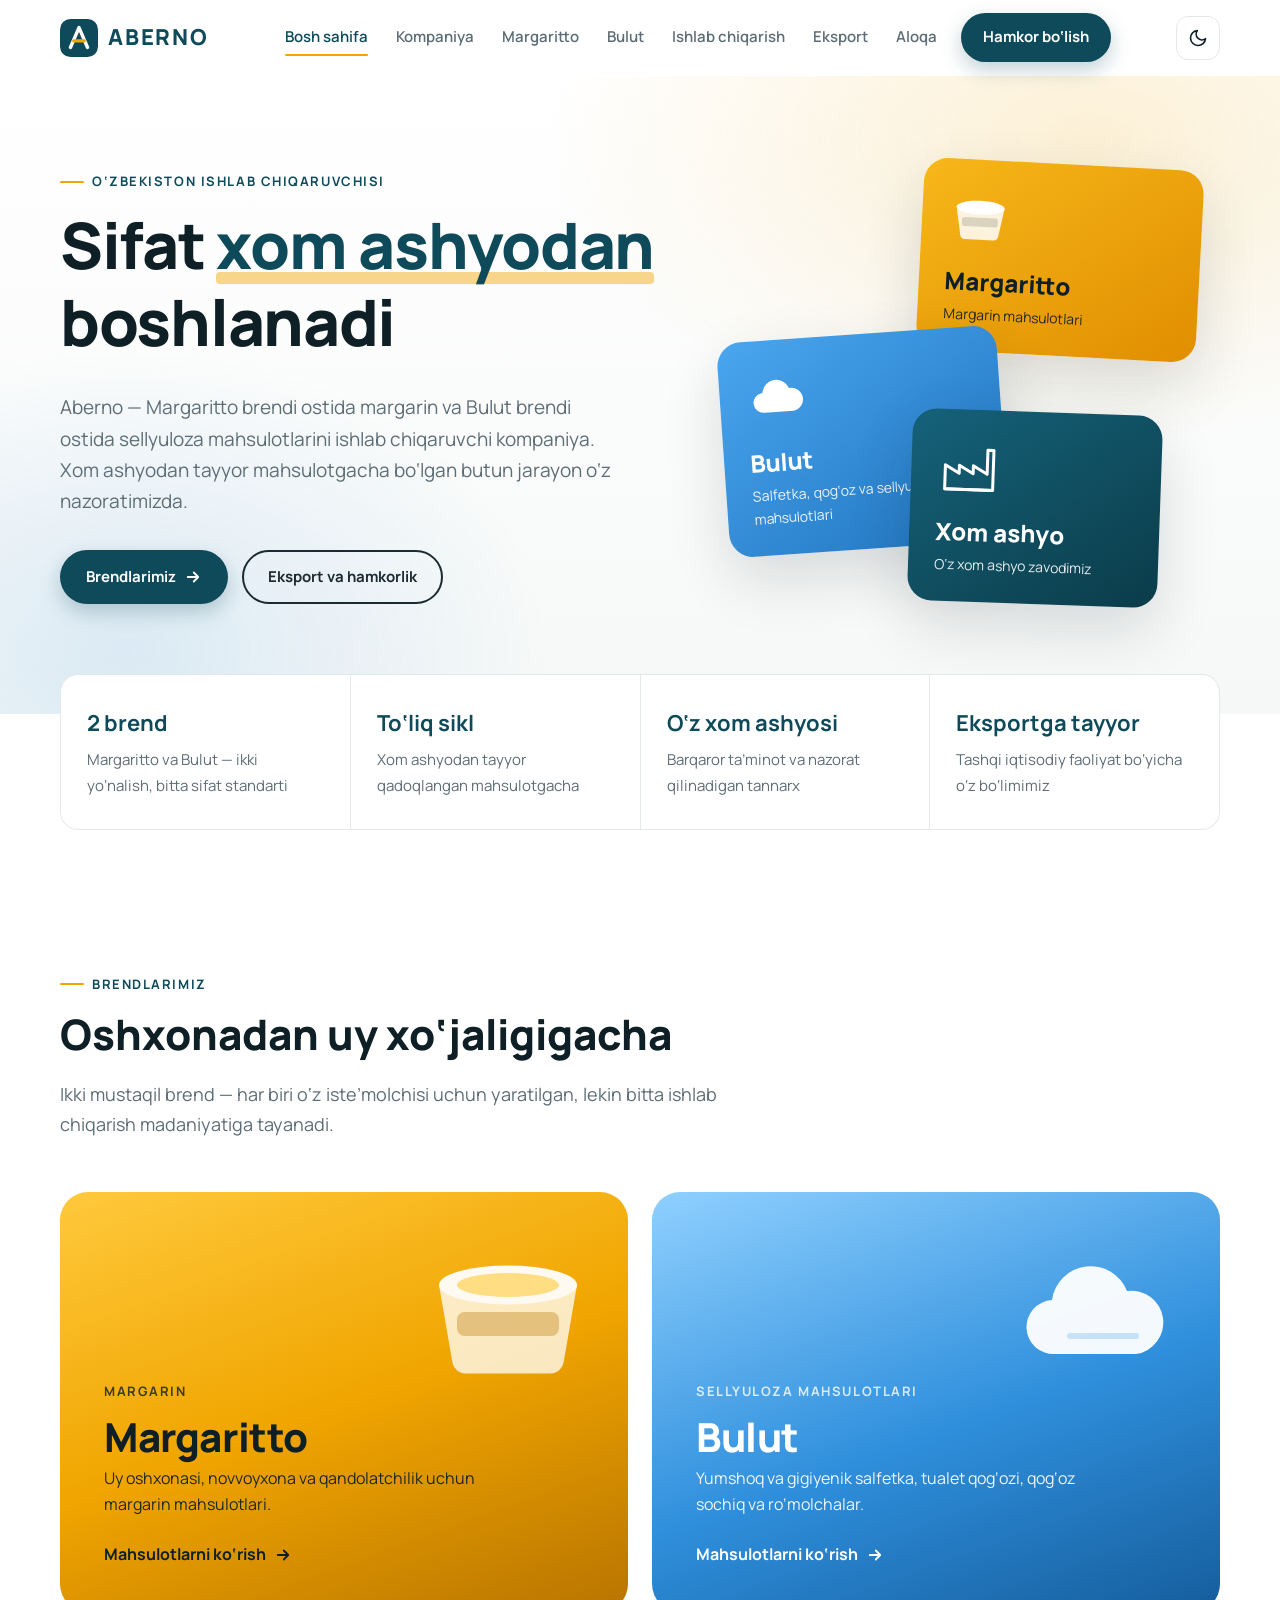
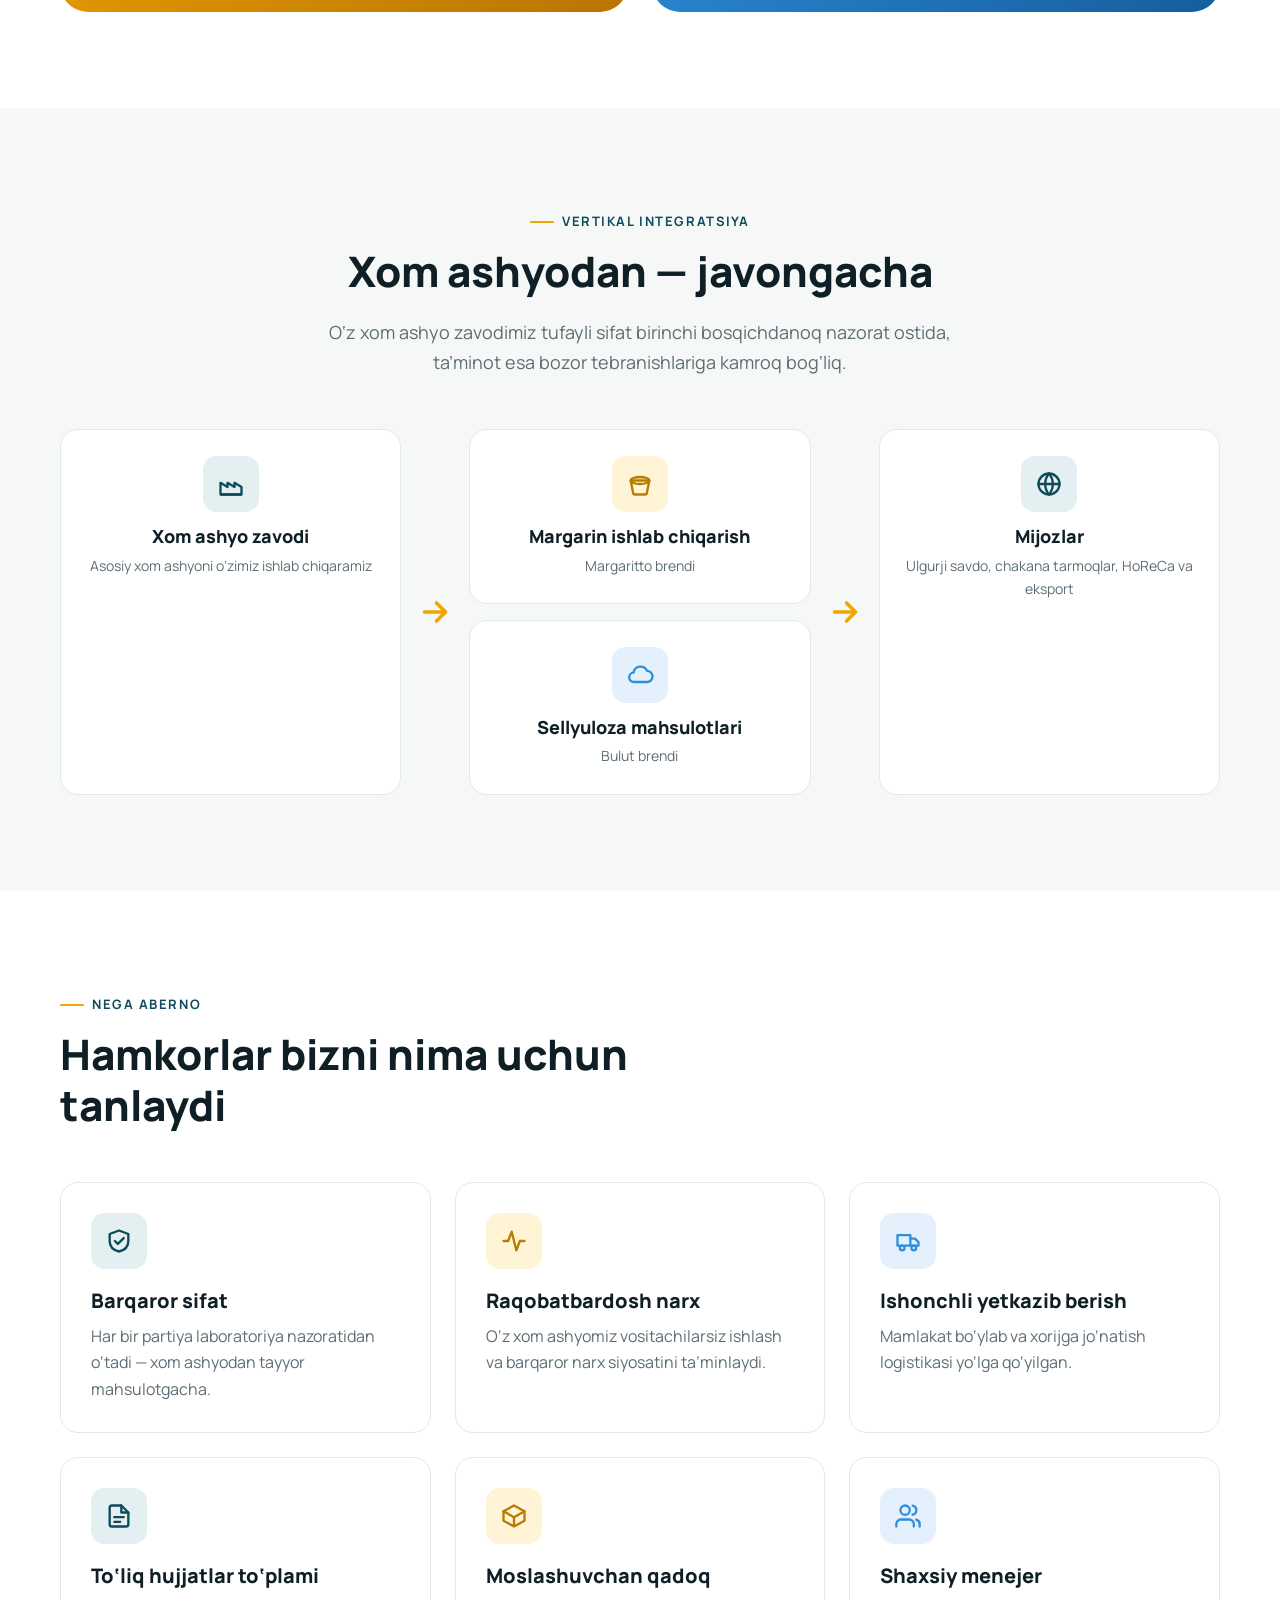
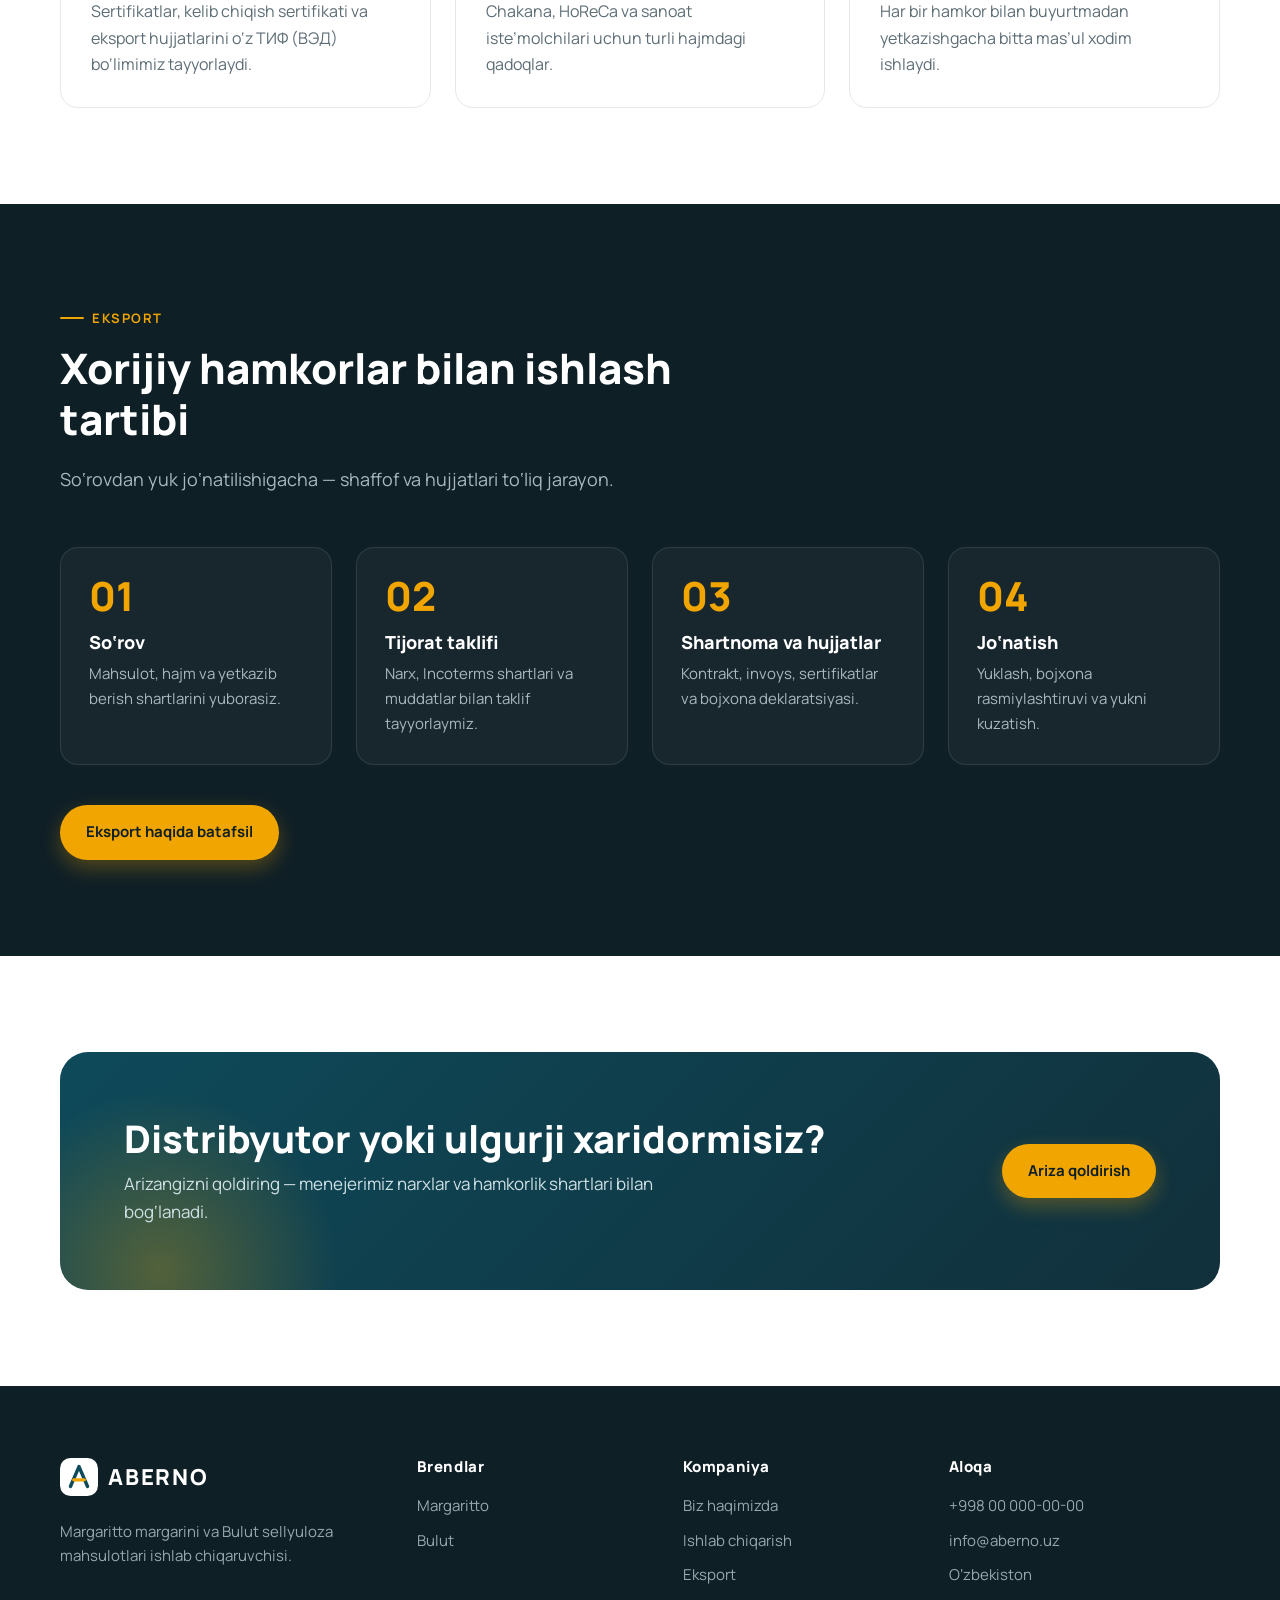
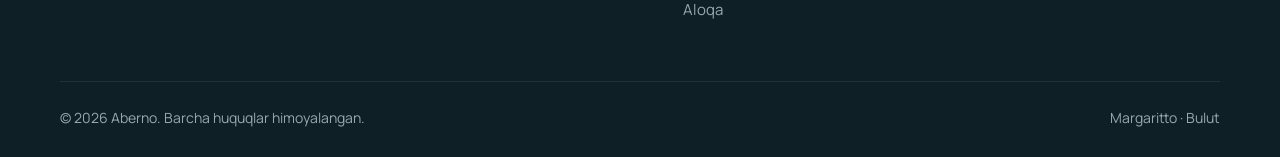
==== commit e9daa00d: "Yorug'/qorong'u rejim almashtirgichi qo'shildi; mobil menyu gorizontal skrollni tuzatildi" ====
--- a/index.html
+++ b/index.html
@@ -9,6 +9,7 @@
   <link rel="preconnect" href="https://fonts.googleapis.com">
   <link rel="preconnect" href="https://fonts.gstatic.com" crossorigin>
   <link href="https://fonts.googleapis.com/css2?family=Manrope:wght@400;500;600;700;800&display=swap" rel="stylesheet">
+  <script>(function(){var t=null;try{t=localStorage.getItem("aberno-theme")}catch(e){}if(t!=="light"&&t!=="dark"){t=window.matchMedia&&matchMedia("(prefers-color-scheme: dark)").matches?"dark":"light"}document.documentElement.setAttribute("data-theme",t)})();</script>
   <link rel="stylesheet" href="css/style.css">
 </head>
 <body>
@@ -30,7 +31,13 @@
         <a href="contact.html" class="nav__link">Aloqa</a>
         <a href="contact.html?topic=partner" class="btn btn--primary header__cta">Hamkor bo‘lish</a>
       </nav>
-      <button class="burger" type="button" aria-label="Menyuni ochish" aria-expanded="false"><span></span></button>
+      <div class="header__tools">
+        <button class="theme-toggle" type="button" aria-label="Qorong‘u rejimga o‘tish" title="Yorug‘ / qorong‘u rejim">
+          <svg class="theme-toggle__moon" viewBox="0 0 24 24" fill="none" stroke="currentColor" stroke-width="2" stroke-linecap="round" stroke-linejoin="round" aria-hidden="true"><path d="M21 12.8A9 9 0 1 1 11.2 3a7 7 0 0 0 9.8 9.8z"/></svg>
+          <svg class="theme-toggle__sun" viewBox="0 0 24 24" fill="none" stroke="currentColor" stroke-width="2" stroke-linecap="round" stroke-linejoin="round" aria-hidden="true"><circle cx="12" cy="12" r="4"/><path d="M12 2v2M12 20v2M4.9 4.9l1.4 1.4M17.7 17.7l1.4 1.4M2 12h2M20 12h2M4.9 19.1l1.4-1.4M17.7 6.3l1.4-1.4"/></svg>
+        </button>
+        <button class="burger" type="button" aria-label="Menyuni ochish" aria-expanded="false"><span></span></button>
+      </div>
     </div>
   </header>
 
--- a/css/style.css
+++ b/css/style.css
@@ -18,6 +18,18 @@
   --c-bg: #f6f8f7;
   --c-white: #ffffff;
 
+  /* Mavzuga bog'liq tokenlar */
+  --c-page: #ffffff;
+  --c-surface: #ffffff;
+  --c-heading: var(--c-dark);
+  --c-accent: var(--c-primary);
+  --c-header: rgba(255, 255, 255, .9);
+  --c-deep: var(--c-dark);
+  --c-note-text: #6b4a00;
+  --c-success-bg: #e6f4ea;
+  --c-success-text: #245c36;
+  color-scheme: light;
+
   --radius: 18px;
   --radius-sm: 10px;
   --shadow: 0 10px 30px rgba(15, 31, 38, .08);
@@ -39,14 +51,15 @@
   font-size: 16px;
   line-height: 1.65;
   color: var(--c-text);
-  background: var(--c-white);
+  background: var(--c-page);
+  transition: background-color .3s, color .3s;
   -webkit-font-smoothing: antialiased;
 }
 
 img, svg { display: block; max-width: 100%; }
 a { color: inherit; text-decoration: none; }
 ul { margin: 0; padding: 0; list-style: none; }
-h1, h2, h3, h4 { margin: 0 0 .5em; line-height: 1.2; color: var(--c-dark); font-weight: 800; }
+h1, h2, h3, h4 { margin: 0 0 .5em; line-height: 1.2; color: var(--c-heading); font-weight: 800; }
 p { margin: 0 0 1em; }
 button, input, select, textarea { font: inherit; color: inherit; }
 
@@ -81,13 +94,13 @@
 .btn--gold { background: var(--c-gold); color: var(--c-dark); box-shadow: 0 8px 20px rgba(240, 165, 0, .3); }
 .btn--sky { background: var(--c-sky); color: #fff; box-shadow: 0 8px 20px rgba(47, 143, 220, .3); }
 .btn--ghost { border-color: currentColor; background: transparent; }
-.btn--light { background: #fff; color: var(--c-dark); }
+.btn--light { background: var(--c-surface); color: var(--c-dark); }
 
 /* ---------- Header ---------- */
 .header {
   position: sticky; top: 0; z-index: 50;
   height: var(--header-h);
-  background: rgba(255, 255, 255, .9);
+  background: var(--c-header);
   backdrop-filter: saturate(160%) blur(12px);
   -webkit-backdrop-filter: saturate(160%) blur(12px);
   border-bottom: 1px solid transparent;
@@ -96,7 +109,7 @@
 .header.is-scrolled { border-color: var(--c-line); box-shadow: 0 4px 20px rgba(15, 31, 38, .05); }
 .header__inner { height: 100%; display: flex; align-items: center; justify-content: space-between; gap: 24px; }
 
-.logo { display: inline-flex; align-items: center; gap: 10px; font-weight: 800; font-size: 22px; letter-spacing: .08em; color: var(--c-primary); }
+.logo { display: inline-flex; align-items: center; gap: 10px; font-weight: 800; font-size: 22px; letter-spacing: .08em; color: var(--c-accent); }
 .logo__mark { width: 38px; height: 38px; }
 .logo--light { color: #fff; }
 
@@ -109,16 +122,30 @@
   border-radius: 8px;
   transition: color .2s, background .2s;
 }
-.nav__link:hover { color: var(--c-dark); background: var(--c-bg); }
-.nav__link.is-active { color: var(--c-primary); }
+.nav__link:hover { color: var(--c-heading); background: var(--c-bg); }
+.nav__link.is-active { color: var(--c-accent); }
 .nav__link.is-active::after {
   content: ""; position: absolute; left: 12px; right: 12px; bottom: 2px;
   height: 2px; border-radius: 2px; background: var(--c-gold);
 }
 .header__cta { margin-left: 8px; padding: 10px 20px; }
 
-.burger {
-  display: none;
+.header__tools { display: flex; align-items: center; gap: 8px; }
+.theme-toggle {
+  width: 44px; height: 44px;
+  display: grid; place-items: center;
+  border: 1px solid var(--c-line); border-radius: 12px;
+  background: var(--c-surface); color: var(--c-heading);
+  cursor: pointer;
+  transition: background .2s, border-color .2s, transform .2s var(--ease);
+}
+.theme-toggle:hover { border-color: var(--c-accent); transform: rotate(-12deg); }
+.theme-toggle svg { width: 20px; height: 20px; }
+.theme-toggle__sun { display: none !important; }
+[data-theme="dark"] .theme-toggle__sun { display: block !important; }
+[data-theme="dark"] .theme-toggle__moon { display: none; }
+
+.burger {  display: none;
   width: 44px; height: 44px;
   border: 0; border-radius: 10px;
   background: var(--c-bg);
@@ -128,7 +155,7 @@
 .burger span,
 .burger span::before,
 .burger span::after {
-  position: absolute; left: 12px; width: 20px; height: 2px; border-radius: 2px; background: var(--c-dark);
+  position: absolute; left: 12px; width: 20px; height: 2px; border-radius: 2px; background: var(--c-heading);
   transition: transform .3s var(--ease), top .3s var(--ease), background .2s;
   content: "";
 }
@@ -142,13 +169,13 @@
 /* ---------- Umumiy bo'limlar ---------- */
 .section { padding: 96px 0; }
 .section--tint { background: var(--c-bg); }
-.section--dark { background: var(--c-dark); color: #cfd9dd; }
+.section--dark { background: var(--c-deep); color: #cfd9dd; }
 .section--dark h2, .section--dark h3 { color: #fff; }
 
 .eyebrow {
   display: inline-flex; align-items: center; gap: 8px;
   font-size: 13px; font-weight: 700; letter-spacing: .12em; text-transform: uppercase;
-  color: var(--c-primary);
+  color: var(--c-accent);
   margin-bottom: 14px;
 }
 .eyebrow::before { content: ""; width: 24px; height: 2px; background: var(--c-gold); border-radius: 2px; }
@@ -175,11 +202,11 @@
   background:
     radial-gradient(900px 500px at 85% 10%, rgba(240, 165, 0, .16), transparent 60%),
     radial-gradient(700px 500px at 10% 90%, rgba(47, 143, 220, .14), transparent 60%),
-    linear-gradient(180deg, #fbfcfb 0%, var(--c-bg) 100%);
+    linear-gradient(180deg, var(--c-page) 0%, var(--c-bg) 100%);
 }
 .hero__inner { display: grid; grid-template-columns: 1.1fr .9fr; gap: 56px; align-items: center; }
 .hero h1 { font-size: clamp(36px, 5.4vw, 64px); letter-spacing: -.02em; position: relative; z-index: 0; }
-.hero h1 em { font-style: normal; color: var(--c-primary); position: relative; }
+.hero h1 em { font-style: normal; color: var(--c-accent); position: relative; }
 .hero h1 em::after {
   content: ""; position: absolute; left: 0; right: 0; bottom: .06em; height: .18em;
   background: var(--c-gold); opacity: .45; z-index: -1; border-radius: 4px;
@@ -233,7 +260,7 @@
 
 /* ---------- Kartalar ---------- */
 .card {
-  background: #fff;
+  background: var(--c-surface);
   border: 1px solid var(--c-line);
   border-radius: var(--radius);
   padding: 30px;
@@ -247,7 +274,7 @@
   width: 56px; height: 56px; border-radius: 14px;
   display: grid; place-items: center;
   margin-bottom: 20px;
-  background: var(--c-primary-100); color: var(--c-primary);
+  background: var(--c-primary-100); color: var(--c-accent);
 }
 .icon-box svg { width: 28px; height: 28px; }
 .icon-box--gold { background: var(--c-gold-100); color: #b87c00; }
@@ -277,7 +304,7 @@
 
 /* Mahsulot kartalari */
 .product {
-  background: #fff;
+  background: var(--c-surface);
   border: 1px solid var(--c-line);
   border-radius: var(--radius);
   overflow: hidden;
@@ -305,12 +332,12 @@
 .filters { display: flex; flex-wrap: wrap; gap: 10px; margin-bottom: 36px; }
 .filter {
   padding: 9px 18px; border-radius: 999px;
-  border: 1px solid var(--c-line); background: #fff;
+  border: 1px solid var(--c-line); background: var(--c-surface);
   font-weight: 600; font-size: 14px; cursor: pointer;
   transition: all .2s;
 }
-.filter:hover { border-color: var(--c-dark); }
-.filter.is-active { background: var(--c-dark); border-color: var(--c-dark); color: #fff; }
+.filter:hover { border-color: var(--c-heading); }
+.filter.is-active { background: var(--c-heading); border-color: var(--c-heading); color: var(--c-page); }
 .product.is-hidden { display: none; }
 
 /* ---------- Ro'yxatlar, jadvallar ---------- */
@@ -321,18 +348,18 @@
   background: var(--c-primary-100) url("data:image/svg+xml,%3Csvg xmlns='http://www.w3.org/2000/svg' viewBox='0 0 24 24' fill='none' stroke='%230e4a5a' stroke-width='3' stroke-linecap='round' stroke-linejoin='round'%3E%3Cpath d='M5 12l5 5L20 7'/%3E%3C/svg%3E") center/13px no-repeat;
 }
 
-.table-wrap { overflow-x: auto; border-radius: var(--radius); border: 1px solid var(--c-line); background: #fff; }
+.table-wrap { overflow-x: auto; border-radius: var(--radius); border: 1px solid var(--c-line); background: var(--c-surface); }
 .table { width: 100%; border-collapse: collapse; min-width: 640px; }
 .table th, .table td { padding: 16px 20px; text-align: left; border-bottom: 1px solid var(--c-line); vertical-align: top; }
 .table th { background: var(--c-bg); font-size: 13px; text-transform: uppercase; letter-spacing: .06em; color: var(--c-muted); }
 .table tr:last-child td { border-bottom: 0; }
-.table code { font-family: ui-monospace, "Cascadia Code", Consolas, monospace; font-weight: 700; color: var(--c-primary); white-space: nowrap; }
+.table code { font-family: ui-monospace, "Cascadia Code", Consolas, monospace; font-weight: 700; color: var(--c-accent); white-space: nowrap; }
 
 .note {
   display: flex; gap: 12px;
   padding: 16px 20px; margin-top: 20px;
   border-radius: var(--radius-sm);
-  background: var(--c-gold-100); color: #6b4a00; font-size: 14px;
+  background: var(--c-gold-100); color: var(--c-note-text); font-size: 14px;
 }
 .note svg { flex: 0 0 20px; width: 20px; height: 20px; margin-top: 2px; }
 
@@ -346,12 +373,12 @@
 .step h3 { font-size: 18px; }
 .step p { margin: 0; font-size: 15px; color: #a9b8be; }
 .steps--plain .step::before { display: none; }
-.section--tint .step, .section:not(.section--dark) .step { background: #fff; border-color: var(--c-line); }
+.section--tint .step, .section:not(.section--dark) .step { background: var(--c-surface); border-color: var(--c-line); }
 .section:not(.section--dark) .step p { color: var(--c-muted); }
 
 /* ---------- Diagramma: vertikal integratsiya ---------- */
 .chain { display: grid; grid-template-columns: 1fr auto 1fr auto 1fr; align-items: center; gap: 16px; }
-.chain__node { background: #fff; border-radius: var(--radius); padding: 26px; text-align: center; border: 1px solid var(--c-line); height: 100%; }
+.chain__node { background: var(--c-surface); border-radius: var(--radius); padding: 26px; text-align: center; border: 1px solid var(--c-line); height: 100%; }
 .chain__node h3 { font-size: 18px; margin-bottom: 6px; }
 .chain__node p { font-size: 14px; color: var(--c-muted); margin: 0; }
 .chain__node .icon-box { margin: 0 auto 14px; }
@@ -361,8 +388,8 @@
 
 /* ---------- Afzalliklar (raqamsiz) ---------- */
 .highlights { display: grid; grid-template-columns: repeat(4, 1fr); gap: 1px; background: var(--c-line); border-radius: var(--radius); overflow: hidden; border: 1px solid var(--c-line); }
-.highlight { background: #fff; padding: 30px 26px; }
-.highlight strong { display: block; font-size: 22px; color: var(--c-primary); margin-bottom: 4px; }
+.highlight { background: var(--c-surface); padding: 30px 26px; }
+.highlight strong { display: block; font-size: 22px; color: var(--c-accent); margin-bottom: 4px; }
 .highlight span { color: var(--c-muted); font-size: 15px; }
 
 /* ---------- CTA ---------- */
@@ -396,7 +423,7 @@
 .media--sky { background: linear-gradient(160deg, var(--c-sky-100), #bcdcf8); }
 .media__badge {
   position: absolute; left: 20px; bottom: 20px;
-  background: #fff; border-radius: 14px; padding: 12px 16px;
+  background: var(--c-surface); border-radius: 14px; padding: 12px 16px;
   box-shadow: var(--shadow); font-size: 14px; font-weight: 700;
   display: flex; align-items: center; gap: 10px;
 }
@@ -410,11 +437,11 @@
 .contact-list li { display: flex; gap: 16px; padding: 20px 0; border-bottom: 1px solid var(--c-line); }
 .contact-list li:last-child { border-bottom: 0; }
 .contact-list .icon-box { margin: 0; flex: 0 0 48px; width: 48px; height: 48px; }
-.contact-list strong { display: block; color: var(--c-dark); }
+.contact-list strong { display: block; color: var(--c-heading); }
 .contact-list span, .contact-list a { color: var(--c-muted); }
-.contact-list a:hover { color: var(--c-primary); }
-
-.form { background: #fff; border: 1px solid var(--c-line); border-radius: 24px; padding: 36px; box-shadow: var(--shadow); }
+.contact-list a:hover { color: var(--c-accent); }
+
+.form { background: var(--c-surface); border: 1px solid var(--c-line); border-radius: 24px; padding: 36px; box-shadow: var(--shadow); }
 .form__row { display: grid; grid-template-columns: 1fr 1fr; gap: 16px; }
 .field { margin-bottom: 18px; }
 .field label { display: block; font-weight: 700; font-size: 14px; margin-bottom: 6px; }
@@ -426,14 +453,14 @@
 }
 .field textarea { min-height: 130px; resize: vertical; }
 .field input:focus, .field select:focus, .field textarea:focus {
-  outline: none; border-color: var(--c-primary); background: #fff; box-shadow: 0 0 0 4px rgba(14, 74, 90, .1);
+  outline: none; border-color: var(--c-primary); background: var(--c-surface); box-shadow: 0 0 0 4px rgba(14, 74, 90, .1);
 }
 .field.has-error input, .field.has-error select, .field.has-error textarea { border-color: #d64545; }
 .field__error { display: none; color: #d64545; font-size: 13px; margin-top: 4px; }
 .field.has-error .field__error { display: block; }
 .form__success {
   display: none; padding: 16px 20px; border-radius: 12px;
-  background: #e6f4ea; color: #245c36; font-weight: 600; margin-bottom: 18px;
+  background: var(--c-success-bg); color: var(--c-success-text); font-weight: 600; margin-bottom: 18px;
 }
 .form__success.is-visible { display: block; }
 .form__hint { font-size: 13px; color: var(--c-muted); margin: 12px 0 0; }
@@ -450,18 +477,18 @@
 .faq summary {
   list-style: none; cursor: pointer;
   padding: 22px 40px 22px 0; position: relative;
-  font-weight: 700; font-size: 17px; color: var(--c-dark);
+  font-weight: 700; font-size: 17px; color: var(--c-heading);
 }
 .faq summary::-webkit-details-marker { display: none; }
 .faq summary::after {
   content: "+"; position: absolute; right: 4px; top: 50%; transform: translateY(-50%);
-  font-size: 26px; font-weight: 400; color: var(--c-primary); transition: transform .3s;
+  font-size: 26px; font-weight: 400; color: var(--c-accent); transition: transform .3s;
 }
 .faq details[open] summary::after { transform: translateY(-50%) rotate(45deg); }
 .faq details p { color: var(--c-muted); padding-bottom: 22px; margin: 0; }
 
 /* ---------- Footer ---------- */
-.footer { background: var(--c-dark); color: #97a8af; padding: 72px 0 28px; font-size: 15px; }
+.footer { background: var(--c-deep); color: #97a8af; padding: 72px 0 28px; font-size: 15px; }
 .footer__grid { display: grid; grid-template-columns: 1.4fr 1fr 1fr 1.2fr; gap: 40px; margin-bottom: 48px; }
 .footer h4 { color: #fff; font-size: 15px; margin-bottom: 18px; letter-spacing: .04em; }
 .footer li { margin-bottom: 10px; }
@@ -494,6 +521,45 @@
   .js .reveal { opacity: 1; transform: none; }
 }
 
+
+/* ==========================================================
+   Qorong'u rejim
+   ========================================================== */
+[data-theme="dark"] {
+  color-scheme: dark;
+  --c-page: #0e1a1f;
+  --c-surface: #14242b;
+  --c-bg: #112026;
+  --c-text: #d3dee2;
+  --c-muted: #93a7af;
+  --c-line: #233840;
+  --c-heading: #eef4f6;
+  --c-accent: #5cc3d9;
+  --c-primary: #17708a;
+  --c-primary-600: #1b83a0;
+  --c-primary-100: rgba(92, 195, 217, .12);
+  --c-gold-100: rgba(240, 165, 0, .14);
+  --c-sky-100: rgba(47, 143, 220, .16);
+  --c-header: rgba(14, 26, 31, .85);
+  --c-deep: #081216;
+  --c-note-text: #f3c766;
+  --c-success-bg: rgba(62, 142, 90, .18);
+  --c-success-text: #8fd3a5;
+  --shadow: 0 10px 30px rgba(0, 0, 0, .35);
+  --shadow-lg: 0 24px 60px rgba(0, 0, 0, .45);
+}
+[data-theme="dark"] .icon-box--gold { color: #f0b429; }
+[data-theme="dark"] .check-list li::before {
+  background-image: url("data:image/svg+xml,%3Csvg xmlns='http://www.w3.org/2000/svg' viewBox='0 0 24 24' fill='none' stroke='%235cc3d9' stroke-width='3' stroke-linecap='round' stroke-linejoin='round'%3E%3Cpath d='M5 12l5 5L20 7'/%3E%3C/svg%3E");
+}
+[data-theme="dark"] .product__visual,
+[data-theme="dark"] .media--gold { background: linear-gradient(160deg, rgba(240, 165, 0, .24), rgba(240, 165, 0, .07)); }
+[data-theme="dark"] .product--sky .product__visual,
+[data-theme="dark"] .media--sky { background: linear-gradient(160deg, rgba(47, 143, 220, .26), rgba(47, 143, 220, .07)); }
+[data-theme="dark"] .media { background: linear-gradient(160deg, rgba(92, 195, 217, .2), rgba(92, 195, 217, .05)); }
+[data-theme="dark"] .media__badge { color: var(--c-heading); }
+[data-theme="dark"] .card:hover { border-color: var(--c-line); }
+
 /* ==========================================================
    Moslashuvchan dizayn
    ========================================================== */
@@ -509,12 +575,13 @@
     position: fixed; top: var(--header-h); left: 0; right: 0; bottom: 0;
     flex-direction: column; align-items: stretch; gap: 0;
     padding: 20px;
-    background: #fff;
+    background: var(--c-surface);
     overflow-y: auto;
-    transform: translateX(100%);
-    transition: transform .35s var(--ease);
+    opacity: 0; visibility: hidden;
+    transform: translateY(-12px);
+    transition: opacity .3s var(--ease), transform .3s var(--ease), visibility .3s;
   }
-  .nav.is-open { transform: none; }
+  .nav.is-open { opacity: 1; visibility: visible; transform: none; }
   .nav__link { padding: 16px 8px; font-size: 18px; border-bottom: 1px solid var(--c-line); border-radius: 0; }
   .nav__link.is-active::after { display: none; }
   .header__cta { margin: 20px 0 0; padding: 14px 20px; }
